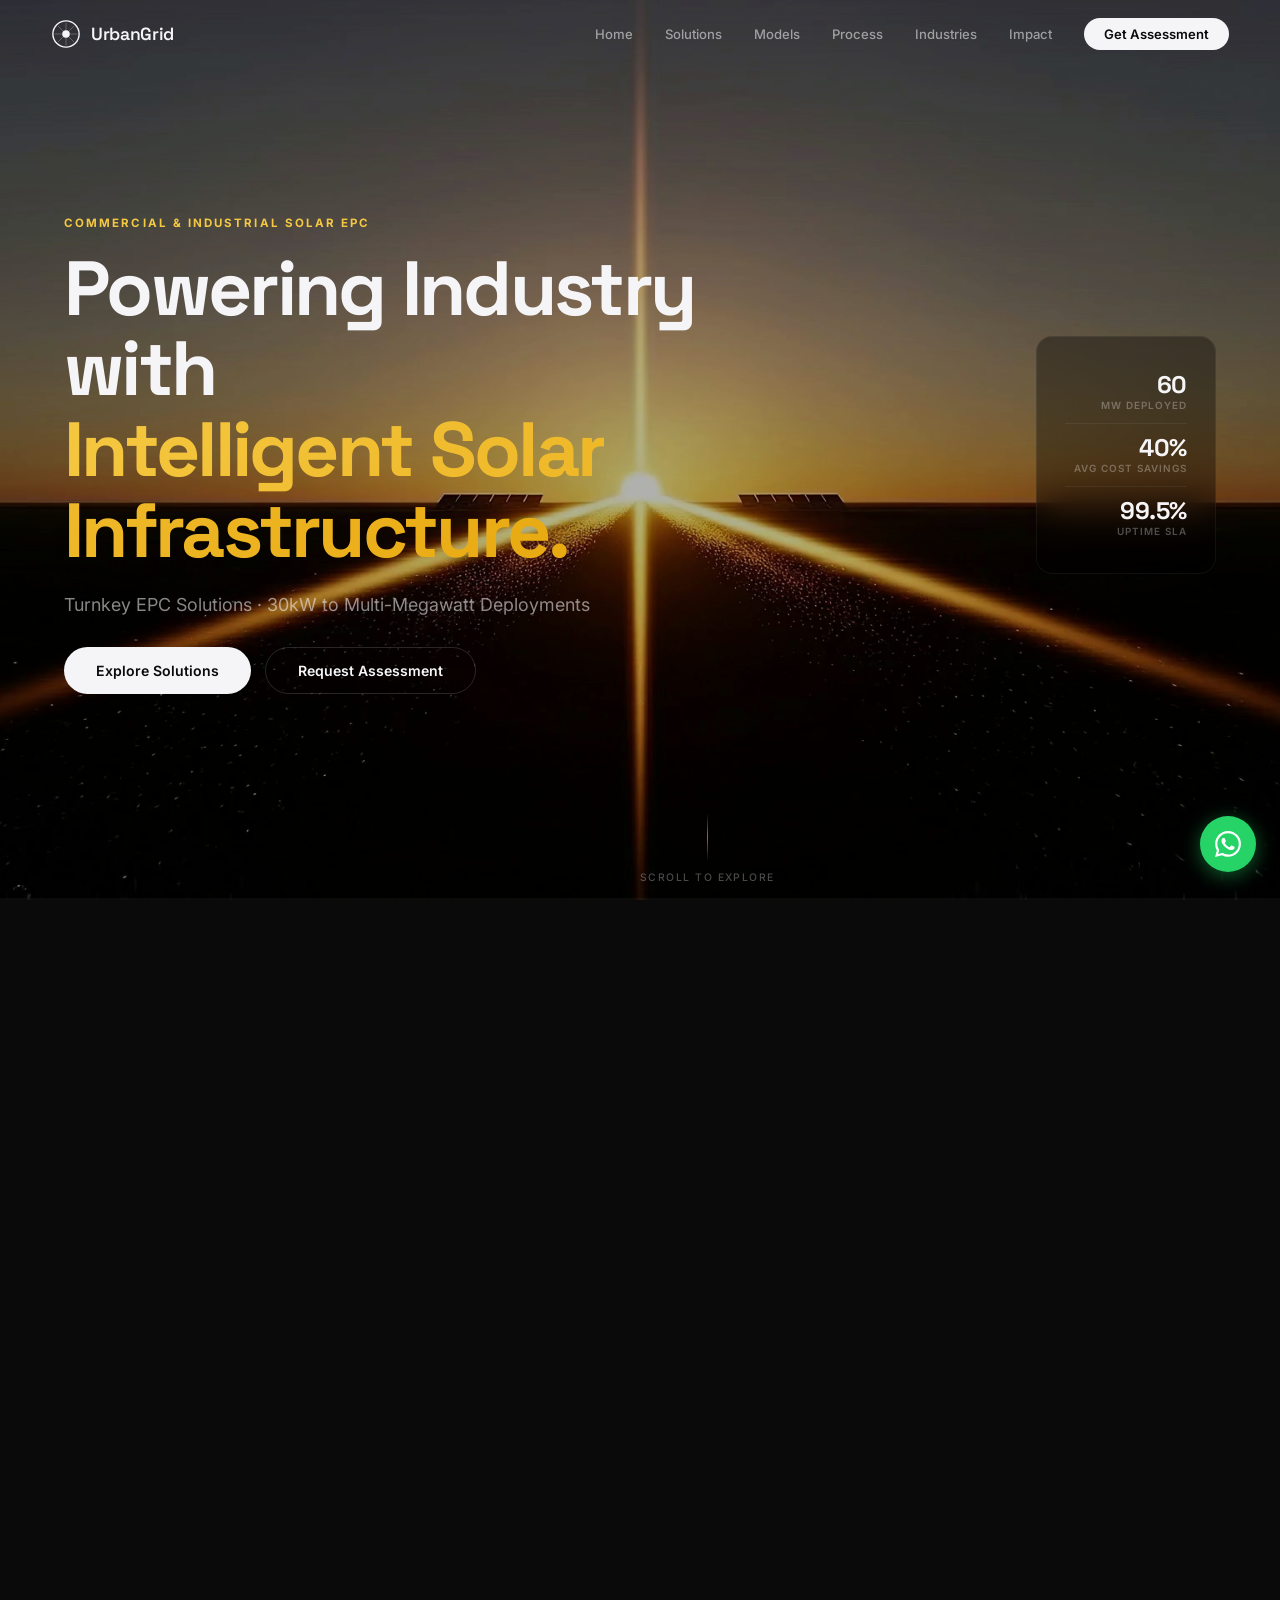
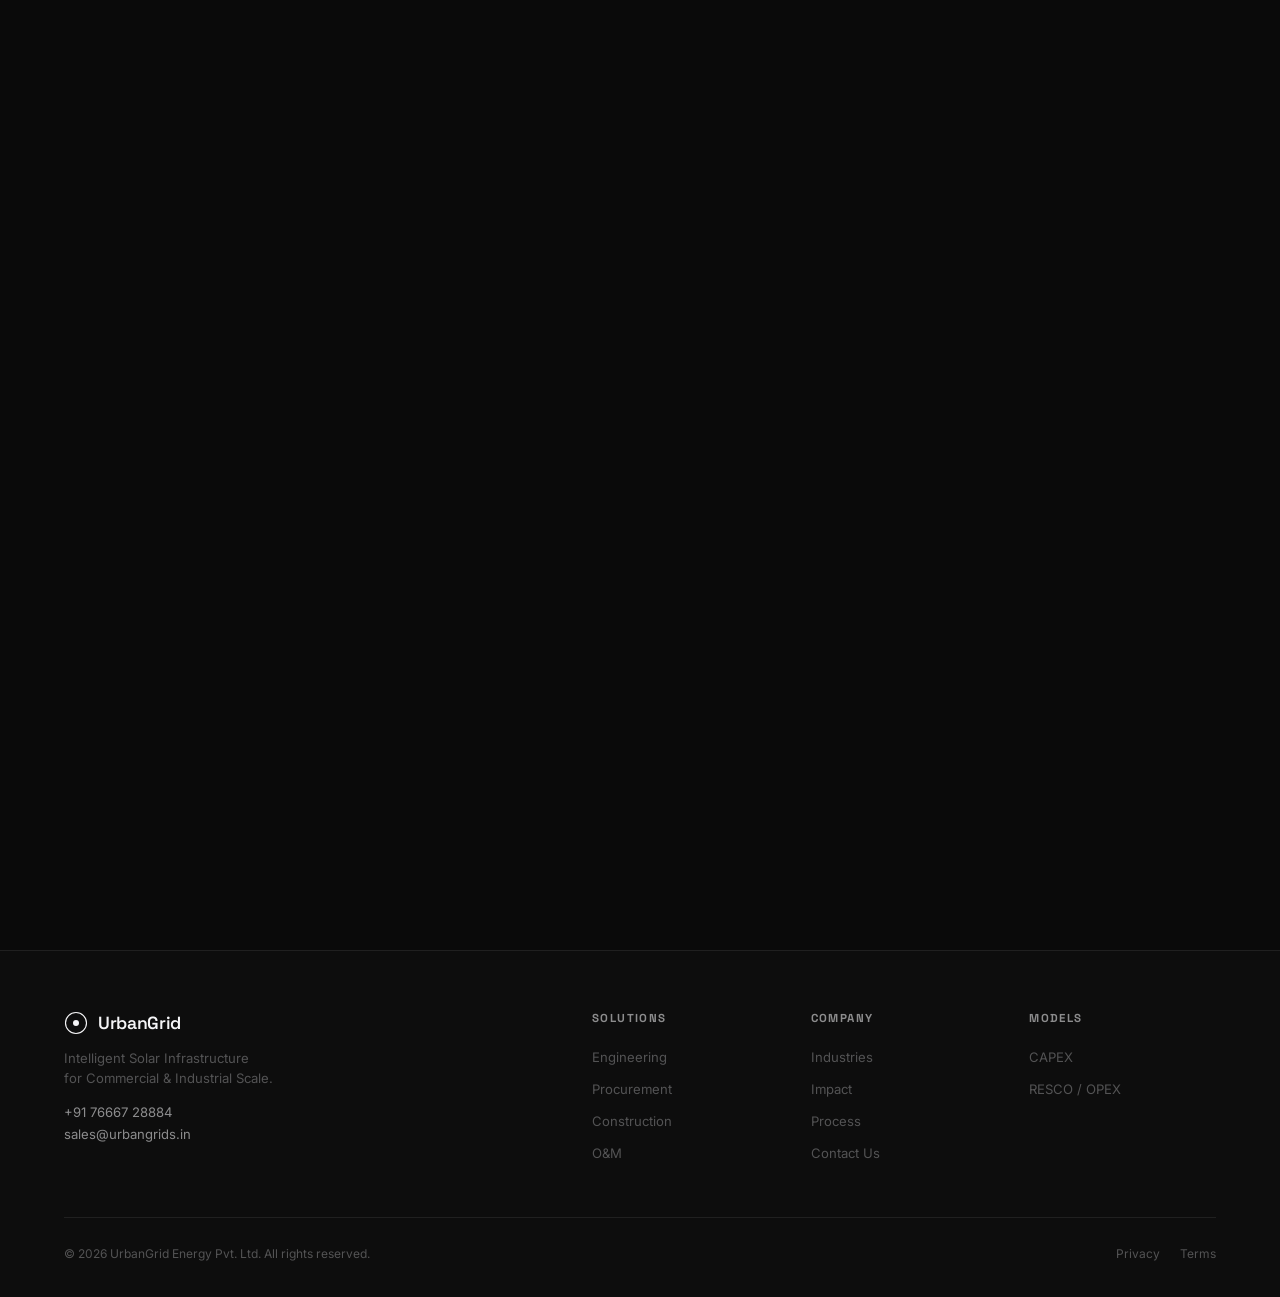
==== index.html @ 2e398ab3 "feat: partners slide, assessment modal, contact info, WhatsApp fix Partners slide (data-enter 0.84–0" ====
<!DOCTYPE html>
<html lang="en">
<head>
    <meta charset="UTF-8">
    <meta name="viewport" content="width=device-width, initial-scale=1.0, viewport-fit=cover">
    <title>UrbanGrid — Commercial & Industrial Solar EPC</title>
    <meta name="description" content="Turnkey Commercial & Industrial Solar EPC Solutions. Engineering, Procurement, Construction — from 30kW to Multi-Megawatt deployments.">
    <meta name="theme-color" content="#0a0a0a">
    <link rel="preconnect" href="https://fonts.googleapis.com">
    <link rel="preconnect" href="https://fonts.gstatic.com" crossorigin>
    <link href="https://fonts.googleapis.com/css2?family=Inter:wght@300;400;500;600;700;800;900&family=Space+Grotesk:wght@400;500;600;700&display=swap" rel="stylesheet">
    <link rel="stylesheet" href="styles.css">
</head>
<body>

    <!-- NAV -->
    <nav id="main-nav" class="nav">
        <div class="nav-inner">
            <a href="#" class="nav-logo" id="nav-logo">
                <svg width="30" height="30" viewBox="0 0 32 32" fill="none">
                    <circle cx="16" cy="16" r="14" stroke="currentColor" stroke-width="1.5"/>
                    <path d="M16 4L16 28M4 16L28 16M7.5 7.5L24.5 24.5M24.5 7.5L7.5 24.5" stroke="currentColor" stroke-width="0.7" opacity="0.4"/>
                    <circle cx="16" cy="16" r="4" fill="currentColor"/>
                </svg>
                <span>UrbanGrid</span>
            </a>
            <div class="nav-links" id="nav-links">
                <a href="#" class="nav-link" data-scroll-to="0">Home</a>
                <a href="#" class="nav-link" data-scroll-to="0.12">Solutions</a>
                <a href="#" class="nav-link" data-scroll-to="0.30">Models</a>
                <a href="#" class="nav-link" data-scroll-to="0.50">Process</a>
                <a href="#" class="nav-link" data-scroll-to="0.65">Industries</a>
                <a href="#" class="nav-link" data-scroll-to="0.78">Impact</a>
                <a href="#" class="nav-link nav-link-cta" data-open-modal="assessment">Get Assessment</a>
            </div>
            <button class="nav-toggle" id="nav-toggle" aria-label="Toggle navigation">
                <span></span><span></span>
            </button>
        </div>
    </nav>

    <!-- ═══════════════════════════════════════════════════ -->
    <!-- FULL-PAGE SCROLL CONTAINER -->
    <!-- ═══════════════════════════════════════════════════ -->
    <div id="scroll-container" class="scroll-container">

        <!-- Sticky canvas background -->
        <div class="canvas-wrap">
            <canvas id="hero-canvas"></canvas>
            <!-- Dimming overlay — increases as text appears -->
            <div class="canvas-dim" id="canvas-dim"></div>
        </div>

        <!-- ═══════ SLIDE 0: Landing Hero (visible on load) ═══════ -->
        <div class="slide slide-landing" id="slide-landing" data-enter="-0.01" data-peak="0.02" data-exit="0.13">
            <div class="slide-inner slide-landing-layout" id="landing-parallax">
                <!-- LEFT: Main hero content -->
                <div class="landing-left">
                    <p class="slide-label landing-label">Commercial & Industrial Solar EPC</p>
                    <h1 class="slide-headline landing-headline" id="hero-headline">
                        Powering Industry with<br>
                        <span class="text-accent">Intelligent Solar<br>Infrastructure.</span>
                    </h1>
                    <p class="slide-sub landing-sub">Turnkey EPC Solutions · 30kW to Multi-Megawatt Deployments</p>
                    <div class="landing-cta-row">
                        <a href="#" class="btn btn-primary" data-scroll-to="0.12">Explore Solutions</a>
                        <a href="#" class="btn btn-ghost" data-open-modal="assessment">Request Assessment</a>
                    </div>
                </div>

                <!-- RIGHT: Vertical stats column -->
                <div class="landing-right" id="landing-stats">
                    <div class="stats-vertical">
                        <div class="stat-v">
                            <span class="stat-v-num">60</span>
                            <span class="stat-v-label">MW Deployed</span>
                        </div>
                        <div class="stat-v-divider"></div>
                        <div class="stat-v">
                            <span class="stat-v-num">40%</span>
                            <span class="stat-v-label">Avg Cost Savings</span>
                        </div>
                        <div class="stat-v-divider"></div>
                        <div class="stat-v">
                            <span class="stat-v-num">99.5%</span>
                            <span class="stat-v-label">Uptime SLA</span>
                        </div>
                    </div>
                </div>

                <!-- Scroll hint -->
                <div class="hero-scroll-hint" id="scroll-hint">
                    <div class="scroll-line-anim"></div>
                    <span>Scroll to explore</span>
                </div>
            </div>
        </div>

        <!-- ═══════ SLIDE 2: What We Do ═══════ -->
        <div class="slide" data-enter="0.14" data-peak="0.19" data-exit="0.27">
            <div class="slide-inner slide-right">
                <p class="slide-label">What We Do</p>
                <h2 class="slide-title">End-to-end solar EPC.<br>Zero compromise.</h2>
                <div class="slide-grid-services">
                    <div class="mini-card">
                        <h4>Engineering</h4>
                        <p>Precision system design, shadow mapping, yield simulation.</p>
                    </div>
                    <div class="mini-card">
                        <h4>Procurement</h4>
                        <p>Tier-1 modules, certified inverters, direct OEM partnerships.</p>
                    </div>
                    <div class="mini-card">
                        <h4>Construction</h4>
                        <p>Safety-compliant, modular installation. On-time, every time.</p>
                    </div>
                    <div class="mini-card">
                        <h4>Grid Integration</h4>
                        <p>Net-metering, interconnection, regulatory compliance.</p>
                    </div>
                    <div class="mini-card">
                        <h4>O&M</h4>
                        <p>24/7 monitoring, preventive maintenance, guaranteed output.</p>
                    </div>
                </div>
            </div>
        </div>

        <!-- ═══════ SLIDE 3: CAPEX Model ═══════ -->
        <div class="slide" data-enter="0.25" data-peak="0.32" data-exit="0.40">
            <div class="slide-inner slide-left">
                <p class="slide-label">Business Model</p>
                <div class="model-badge-inline">CAPEX</div>
                <h2 class="slide-title">Own Your Power.</h2>
                <p class="slide-body">Full asset ownership with accelerated depreciation benefits and maximum long-term returns.</p>
                <ul class="feature-list">
                    <li><span class="feat-arrow">→</span> Upfront investment, complete ownership</li>
                    <li><span class="feat-arrow">→</span> Accelerated depreciation (40% Year 1)</li>
                    <li><span class="feat-arrow">→</span> 3–5 year payback period</li>
                    <li><span class="feat-arrow">→</span> 25+ years of free energy</li>
                </ul>
            </div>
        </div>

        <!-- ═══════ SLIDE 4: RESCO Model ═══════ -->
        <div class="slide" data-enter="0.37" data-peak="0.43" data-exit="0.50">
            <div class="slide-inner slide-right">
                <p class="slide-label">Business Model</p>
                <div class="model-badge-inline model-badge-accent">RESCO / OPEX</div>
                <h2 class="slide-title">Zero Capex Solar.</h2>
                <p class="slide-body">No upfront investment. Fixed energy tariff. We build, own, and operate — you simply consume clean energy.</p>
                <ul class="feature-list">
                    <li><span class="feat-arrow">→</span> Zero upfront cost</li>
                    <li><span class="feat-arrow">→</span> Fixed tariff via long-term PPA</li>
                    <li><span class="feat-arrow">→</span> Fully managed system</li>
                    <li><span class="feat-arrow">→</span> Immediate Day-1 savings</li>
                </ul>
            </div>
        </div>

        <!-- ═══════ SLIDE 5: Project Lifecycle ═══════ -->
        <div class="slide" data-enter="0.47" data-peak="0.54" data-exit="0.63">
            <div class="slide-inner slide-center">
                <p class="slide-label">Process</p>
                <h2 class="slide-title">From assessment to generation.<br>Seamlessly.</h2>
                <div class="lifecycle-strip">
                    <div class="lc-step">
                        <span class="lc-num">01</span>
                        <span class="lc-name">Site Assessment</span>
                    </div>
                    <div class="lc-divider"></div>
                    <div class="lc-step">
                        <span class="lc-num">02</span>
                        <span class="lc-name">Design</span>
                    </div>
                    <div class="lc-divider"></div>
                    <div class="lc-step">
                        <span class="lc-num">03</span>
                        <span class="lc-name">Procurement</span>
                    </div>
                    <div class="lc-divider"></div>
                    <div class="lc-step">
                        <span class="lc-num">04</span>
                        <span class="lc-name">Construction</span>
                    </div>
                    <div class="lc-divider"></div>
                    <div class="lc-step">
                        <span class="lc-num">05</span>
                        <span class="lc-name">Commissioning</span>
                    </div>
                    <div class="lc-divider"></div>
                    <div class="lc-step">
                        <span class="lc-num">06</span>
                        <span class="lc-name">O&M</span>
                    </div>
                </div>
            </div>
        </div>

        <!-- ═══════ SLIDE 6: Industries ═══════ -->
        <div class="slide" data-enter="0.60" data-peak="0.67" data-exit="0.76">
            <div class="slide-inner slide-left">
                <p class="slide-label">Industries</p>
                <h2 class="slide-title">Built for the spaces that<br>power economies.</h2>
                <div class="industry-chips">
                    <div class="ind-chip">
                        <svg width="24" height="24" viewBox="0 0 24 24" fill="none"><path d="M2 21V9l5-4v6l5-4v6l5-4v8" stroke="currentColor" stroke-width="1.2"/><path d="M2 21h20M22 21V5H17" stroke="currentColor" stroke-width="1.2"/></svg>
                        <div>
                            <h5>Manufacturing</h5>
                            <p>High-load factories, rooftop & ground-mount</p>
                        </div>
                    </div>
                    <div class="ind-chip">
                        <svg width="24" height="24" viewBox="0 0 24 24" fill="none"><path d="M2 21V10L12 4l10 6v11" stroke="currentColor" stroke-width="1.2"/><rect x="9" y="15" width="6" height="6" stroke="currentColor" stroke-width="1"/></svg>
                        <div>
                            <h5>Warehouses</h5>
                            <p>Large roofs, cold storage & distribution</p>
                        </div>
                    </div>
                    <div class="ind-chip">
                        <svg width="24" height="24" viewBox="0 0 24 24" fill="none"><rect x="2" y="7" width="8" height="14" stroke="currentColor" stroke-width="1.2"/><rect x="14" y="4" width="8" height="17" stroke="currentColor" stroke-width="1.2"/><path d="M10 21h4" stroke="currentColor" stroke-width="1" stroke-dasharray="2 2"/></svg>
                        <div>
                            <h5>Industrial Parks</h5>
                            <p>Multi-tenant, SEZs, shared infrastructure</p>
                        </div>
                    </div>
                    <div class="ind-chip">
                        <svg width="24" height="24" viewBox="0 0 24 24" fill="none"><rect x="4" y="3" width="16" height="18" rx="1" stroke="currentColor" stroke-width="1.2"/><rect x="7" y="7" width="3" height="2" stroke="currentColor" stroke-width="0.8"/><rect x="14" y="7" width="3" height="2" stroke="currentColor" stroke-width="0.8"/><rect x="7" y="13" width="3" height="2" stroke="currentColor" stroke-width="0.8"/><rect x="14" y="13" width="3" height="2" stroke="currentColor" stroke-width="0.8"/></svg>
                        <div>
                            <h5>Commercial</h5>
                            <p>Office parks, malls, hospitality</p>
                        </div>
                    </div>
                </div>
            </div>
        </div>

        <!-- ═══════ SLIDE 7: Impact Numbers ═══════ -->
        <div class="slide" data-enter="0.73" data-peak="0.79" data-exit="0.86">
            <div class="slide-inner slide-center">
                <p class="slide-label">Impact</p>
                <h2 class="slide-title">The economics are undeniable.</h2>
                <div class="impact-row">
                    <div class="impact-block">
                        <span class="impact-number" data-target="40">0</span><span class="impact-suffix">%</span>
                        <span class="impact-label">Cost Reduction</span>
                    </div>
                    <div class="impact-block">
                        <span class="impact-number" data-target="1200">0</span><span class="impact-suffix">T</span>
                        <span class="impact-label">CO₂ Offset / MW / Yr</span>
                    </div>
                    <div class="impact-block">
                        <span class="impact-number" data-target="25">0</span><span class="impact-suffix">Yr</span>
                        <span class="impact-label">Energy Independence</span>
                    </div>
                    <div class="impact-block">
                        <span class="impact-number" data-target="99.5" data-decimal="1">0</span><span class="impact-suffix">%</span>
                        <span class="impact-label">System Uptime</span>
                    </div>
                </div>
            </div>
        </div>

        <!-- ═══════ SLIDE 8: Partners ═══════ -->
        <div class="slide" data-enter="0.84" data-peak="0.89" data-exit="0.94">
            <div class="slide-inner slide-center">
                <p class="slide-label">Trusted Partners</p>
                <h2 class="slide-title">Built with Tier-1 global equipment.</h2>
                <div class="partner-grid">
                    <div class="partner-chip">Waaree</div>
                    <div class="partner-chip">Adani Solar</div>
                    <div class="partner-chip">Trina Solar</div>
                    <div class="partner-chip">ABB</div>
                    <div class="partner-chip">Schneider Electric</div>
                    <div class="partner-chip">Toshiba</div>
                    <div class="partner-chip">Luminous</div>
                    <div class="partner-chip">Hitachi</div>
                    <div class="partner-chip">APN Solar</div>
                </div>
            </div>
        </div>

        <!-- ═══════ SLIDE 9: Final CTA ═══════ -->
        <div class="slide" data-enter="0.92" data-peak="0.96" data-exit="1.0">
            <div class="slide-inner slide-center">
                <p class="slide-label">Get Started</p>
                <h2 class="slide-title slide-title-large">Ready to power your<br>operations with solar?</h2>
                <p class="slide-body slide-body-center">Book a free site assessment. Our engineering team will evaluate your facility and deliver a custom proposal within 7 business days.</p>
                <div class="cta-row">
                    <a href="#" class="btn btn-primary btn-lg" data-open-modal="assessment">Request Site Assessment</a>
                    <a href="tel:+917666728884" class="btn btn-ghost btn-lg">Call Us</a>
                </div>
            </div>
        </div>

    </div>

    <!-- BOTTOM PROGRESS BAR -->
    <div class="progress-track" id="progress-track">
        <div class="progress-fill" id="progress-fill"></div>
    </div>

    <!-- FOOTER (after scroll container) -->
    <footer class="footer">
        <div class="footer-inner">
            <div class="footer-brand">
                <a href="#" class="nav-logo">
                    <svg width="24" height="24" viewBox="0 0 32 32" fill="none">
                        <circle cx="16" cy="16" r="14" stroke="currentColor" stroke-width="1.5"/>
                        <circle cx="16" cy="16" r="4" fill="currentColor"/>
                    </svg>
                    <span>UrbanGrid</span>
                </a>
                <p>Intelligent Solar Infrastructure<br>for Commercial & Industrial Scale.</p>
                <div class="footer-contact-info">
                    <a href="tel:+917666728884">+91 76667 28884</a>
                    <a href="mailto:sales@urbangrids.in">sales@urbangrids.in</a>
                </div>
            </div>
            <div class="footer-links">
                <div class="footer-col">
                    <h5>Solutions</h5>
                    <a href="#">Engineering</a>
                    <a href="#">Procurement</a>
                    <a href="#">Construction</a>
                    <a href="#">O&M</a>
                </div>
                <div class="footer-col">
                    <h5>Company</h5>
                    <a href="#">Industries</a>
                    <a href="#">Impact</a>
                    <a href="#">Process</a>
                    <a href="#" data-open-modal="assessment">Contact Us</a>
                </div>
                <div class="footer-col">
                    <h5>Models</h5>
                    <a href="#">CAPEX</a>
                    <a href="#">RESCO / OPEX</a>
                </div>
            </div>
        </div>
        <div class="footer-bottom">
            <p>&copy; 2026 UrbanGrid Energy Pvt. Ltd. All rights reserved.</p>
            <div class="footer-legal"><a href="#">Privacy</a><a href="#">Terms</a></div>
        </div>
    </footer>

    <!-- WhatsApp Float Button -->
    <a href="https://wa.me/917666728884" class="whatsapp-btn" target="_blank" rel="noopener noreferrer" aria-label="Chat on WhatsApp">
        <svg viewBox="0 0 24 24" width="26" height="26" fill="currentColor" aria-hidden="true">
            <path d="M17.472 14.382c-.297-.149-1.758-.867-2.03-.967-.273-.099-.471-.148-.67.15-.197.297-.767.966-.94 1.164-.173.199-.347.223-.644.075-.297-.15-1.255-.463-2.39-1.475-.883-.788-1.48-1.761-1.653-2.059-.173-.297-.018-.458.13-.606.134-.133.298-.347.446-.52.149-.174.198-.298.298-.497.099-.198.05-.371-.025-.52-.075-.149-.669-1.612-.916-2.207-.242-.579-.487-.5-.669-.51-.173-.008-.371-.01-.57-.01-.198 0-.52.074-.792.372-.272.297-1.04 1.016-1.04 2.479 0 1.462 1.065 2.875 1.213 3.074.149.198 2.096 3.2 5.077 4.487.709.306 1.262.489 1.694.625.712.227 1.36.195 1.871.118.571-.085 1.758-.719 2.006-1.413.248-.694.248-1.289.173-1.413-.074-.124-.272-.198-.57-.347m-5.421 7.403h-.004a9.87 9.87 0 01-5.031-1.378l-.361-.214-3.741.982.998-3.648-.235-.374a9.86 9.86 0 01-1.51-5.26c.001-5.45 4.436-9.884 9.888-9.884 2.64 0 5.122 1.03 6.988 2.898a9.825 9.825 0 012.893 6.994c-.003 5.45-4.437 9.884-9.885 9.884m8.413-18.297A11.815 11.815 0 0012.05 0C5.495 0 .16 5.335.157 11.892c0 2.096.547 4.142 1.588 5.945L.057 24l6.305-1.654a11.882 11.882 0 005.683 1.448h.005c6.554 0 11.89-5.335 11.893-11.893a11.821 11.821 0 00-3.48-8.413z"/>
        </svg>
    </a>

    <!-- Assessment Modal -->
    <div class="modal-overlay" id="assessment-modal" role="dialog" aria-modal="true" aria-labelledby="modal-heading">
        <div class="modal-box">
            <button class="modal-close" id="modal-close" aria-label="Close">✕</button>
            <h2 class="modal-title" id="modal-heading">Request Site Assessment</h2>
            <p class="modal-sub">Our engineering team will evaluate your facility and deliver a custom solar proposal within 7 business days.</p>
            <form id="assessment-form" novalidate>
                <div class="form-group">
                    <label class="form-label" for="f-name">Full Name</label>
                    <input class="form-input" id="f-name" name="name" type="text" placeholder="Rajesh Kumar" required autocomplete="name">
                </div>
                <div class="form-group">
                    <label class="form-label" for="f-phone">Phone Number</label>
                    <input class="form-input" id="f-phone" name="phone" type="tel" placeholder="+91 98765 43210" required autocomplete="tel">
                </div>
                <div class="form-group">
                    <label class="form-label" for="f-company">Company Name</label>
                    <input class="form-input" id="f-company" name="company" type="text" placeholder="Acme Industries Pvt. Ltd." required autocomplete="organization">
                </div>
                <div class="form-group">
                    <label class="form-label" for="f-location">Facility Location</label>
                    <input class="form-input" id="f-location" name="location" type="text" placeholder="Pune, Maharashtra" required autocomplete="address-level2">
                </div>
                <div class="form-group">
                    <label class="form-label" for="f-query">Query Details <span class="optional">(optional)</span></label>
                    <textarea class="form-textarea" id="f-query" name="query" placeholder="Rooftop capacity, sanctioned load, current electricity bill, or any specific requirements…"></textarea>
                </div>
                <button class="form-submit" type="submit">Send Assessment Request</button>
            </form>
        </div>
    </div>

    <script src="app.js"></script>
</body>
</html>
---- styles.css ----
/* ═══════════════════════════════════════════════════
   SOLARARC — Full-Scroll Cinematic Solar Website
   Animation IS the website. Content synced to frames.
   ═══════════════════════════════════════════════════ */

*, *::before, *::after {
    margin: 0;
    padding: 0;
    box-sizing: border-box;
}

:root {
    --bg: #0a0a0a;
    --text: #f5f5f7;
    --text-dim: rgba(245, 245, 247, 0.55);
    --text-muted: rgba(245, 245, 247, 0.3);
    --accent: #e8a910;
    --accent-warm: #f5c842;
    --accent-glow: rgba(232, 169, 16, 0.12);
    --border: rgba(255, 255, 255, 0.08);
    --glass: rgba(0, 0, 0, 0.45);
    --glass-border: rgba(255, 255, 255, 0.06);
    --font: 'Inter', -apple-system, BlinkMacSystemFont, sans-serif;
    --font-display: 'Space Grotesk', 'Inter', sans-serif;
    --ease: cubic-bezier(0.16, 1, 0.3, 1);
    --vh100: 100vh;
}

@supports (height: 100dvh) {
    :root { --vh100: 100dvh; }
}

html {
    font-size: 16px;
    -webkit-font-smoothing: antialiased;
    -moz-osx-font-smoothing: grayscale;
}

body {
    font-family: var(--font);
    background: var(--bg);
    color: var(--text);
    overflow-x: hidden;
    overscroll-behavior: none;
}

/* ─── NAVIGATION ─── */
.nav {
    position: fixed;
    top: 0;
    left: 0;
    width: 100%;
    z-index: 1000;
    padding: env(safe-area-inset-top, 0px) clamp(20px, 4vw, 60px) 0;
    transition: background 0.5s ease, backdrop-filter 0.5s ease;
}

.nav.scrolled {
    background: rgba(10, 10, 10, 0.7);
    backdrop-filter: blur(24px) saturate(180%);
    -webkit-backdrop-filter: blur(24px) saturate(180%);
    border-bottom: 1px solid var(--glass-border);
}

.nav-inner {
    max-width: 1320px;
    margin: 0 auto;
    display: flex;
    align-items: center;
    justify-content: space-between;
    height: 68px;
}

.nav-logo {
    display: flex;
    align-items: center;
    gap: 10px;
    font-family: var(--font-display);
    font-weight: 600;
    font-size: 1.1rem;
    letter-spacing: -0.02em;
    color: var(--text);
    text-decoration: none;
}

.nav-links {
    display: flex;
    align-items: center;
    gap: 32px;
}

.nav-link {
    font-size: 0.82rem;
    font-weight: 500;
    color: var(--text-dim);
    transition: color 0.3s ease;
    text-decoration: none;
    cursor: pointer;
}

.nav-link:hover { color: var(--text); }

.nav-link-cta {
    color: var(--bg);
    background: var(--text);
    padding: 8px 20px;
    border-radius: 100px;
    font-weight: 600;
    transition: all 0.3s ease;
}

.nav-link-cta:hover {
    background: var(--accent-warm);
    color: var(--bg);
}

.nav-toggle {
    display: none;
    background: none;
    border: none;
    cursor: pointer;
    width: 44px;
    height: 44px;
    position: relative;
}

.nav-toggle span {
    display: block;
    width: 22px;
    height: 1.5px;
    background: var(--text);
    position: absolute;
    left: 11px;
    transition: all 0.3s var(--ease);
}

.nav-toggle span:first-child { top: 17px; }
.nav-toggle span:last-child { top: 25px; }

.nav-toggle.active span:first-child { top: 21px; transform: rotate(45deg); }
.nav-toggle.active span:last-child { top: 21px; transform: rotate(-45deg); }

/* ─── SCROLL CONTAINER ─── */
.scroll-container {
    position: relative;
    /* Height = enough scroll distance for all slides */
    /* Each slide gets ~12.5% of scroll, 8 slides ≈ 100% */
    height: 1350vh;
    touch-action: pan-y;
}

/* ─── STICKY CANVAS ─── */
.canvas-wrap {
    position: sticky;
    top: 0;
    width: 100%;
    height: var(--vh100);
    z-index: 1;
    overflow: hidden;
}

#hero-canvas {
    display: block;
    width: 100%;
    height: 100%;
}

.canvas-dim {
    position: absolute;
    top: 0;
    left: 0;
    width: 100%;
    height: 100%;
    background: rgba(0, 0, 0, 0);
    pointer-events: none;
    transition: background 0.15s linear;
}

/* ─── SLIDES (Content overlays) ─── */
.slide {
    position: fixed;
    top: 0;
    left: 0;
    width: 100%;
    height: var(--vh100);
    z-index: 10;
    display: flex;
    align-items: center;
    pointer-events: none;
    opacity: 0;
    visibility: hidden;
    overflow: hidden;
    transition: none; /* JS controls opacity directly for smoothness */
}

.slide-inner {
    width: 100%;
    max-width: 1320px;
    margin: 0 auto;
    padding: 0 clamp(32px, 5vw, 80px);
}

/* Alignment variants */
.slide-left { text-align: left; }
.slide-right { text-align: left; display: flex; flex-direction: column; align-items: flex-end; }
.slide-right > * { max-width: 600px; }
.slide-center { text-align: center; display: flex; flex-direction: column; align-items: center; }

/* ─── SLIDE TYPOGRAPHY ─── */
.slide-label {
    font-size: 0.72rem;
    font-weight: 700;
    letter-spacing: 0.18em;
    text-transform: uppercase;
    color: var(--accent-warm);
    margin-bottom: 18px;
}

.slide-headline {
    font-family: var(--font-display);
    font-size: clamp(2.8rem, 6vw, 5.2rem);
    font-weight: 700;
    line-height: 1.05;
    letter-spacing: -0.035em;
    margin-bottom: 24px;
    max-width: 800px;
}

.text-accent {
    background: linear-gradient(135deg, var(--accent-warm) 0%, var(--accent) 100%);
    -webkit-background-clip: text;
    -webkit-text-fill-color: transparent;
    background-clip: text;
}

.slide-title {
    font-family: var(--font-display);
    font-size: clamp(2rem, 4vw, 3rem);
    font-weight: 700;
    line-height: 1.12;
    letter-spacing: -0.03em;
    margin-bottom: 20px;
    max-width: 650px;
}

.slide-title-large {
    font-size: clamp(2.4rem, 5vw, 4rem);
}

.slide-sub {
    font-size: clamp(1rem, 1.4vw, 1.15rem);
    color: var(--text-dim);
    font-weight: 400;
}

.slide-body {
    font-size: 1rem;
    color: var(--text-dim);
    line-height: 1.7;
    max-width: 480px;
    margin-bottom: 28px;
}

.slide-body-center {
    max-width: 560px;
    margin-left: auto;
    margin-right: auto;
}

/* ─── LANDING HERO LAYOUT ─── */
.slide-landing-layout {
    display: grid;
    grid-template-columns: 1fr auto;
    align-items: center;
    height: var(--vh100);
    padding-top: 90px;
    padding-bottom: 80px;
    position: relative;
    gap: 40px;
}

.landing-left {
    max-width: 750px;
}

.landing-right {
    opacity: 0;
    transform: translateX(24px);
    animation: landingSlideIn 0.9s var(--ease) 1.2s forwards;
}

@keyframes landingSlideIn {
    to {
        opacity: 1;
        transform: translateX(0);
    }
}

/* Staggered entrance animations */
.landing-label {
    opacity: 0;
    transform: translateY(24px);
    animation: landingFadeIn 0.9s var(--ease) 0.3s forwards;
}

.landing-headline {
    opacity: 0;
    transform: translateY(32px);
    animation: landingFadeIn 1s var(--ease) 0.5s forwards;
}

.landing-sub {
    opacity: 0;
    transform: translateY(20px);
    animation: landingFadeIn 0.8s var(--ease) 0.8s forwards;
    margin-bottom: 32px;
}

.landing-cta-row {
    display: flex;
    gap: 14px;
    flex-wrap: wrap;
    opacity: 0;
    transform: translateY(20px);
    animation: landingFadeIn 0.8s var(--ease) 1.0s forwards;
}

@keyframes landingFadeIn {
    to {
        opacity: 1;
        transform: translateY(0);
    }
}

/* ─── VERTICAL STATS (Right Column) ─── */
.stats-vertical {
    display: flex;
    flex-direction: column;
    align-items: flex-end;
    gap: 0;
    background: rgba(0, 0, 0, 0.35);
    backdrop-filter: blur(20px);
    -webkit-backdrop-filter: blur(20px);
    border: 1px solid rgba(255, 255, 255, 0.06);
    border-radius: 16px;
    padding: 24px 28px;
    min-width: 180px;
}

.stat-v {
    display: flex;
    flex-direction: column;
    align-items: flex-end;
    gap: 2px;
    padding: 12px 0;
}

.stat-v-num {
    font-family: var(--font-display);
    font-size: 1.5rem;
    font-weight: 700;
    letter-spacing: -0.02em;
    color: var(--text);
    line-height: 1;
}

.stat-v-label {
    font-size: 0.62rem;
    font-weight: 600;
    text-transform: uppercase;
    letter-spacing: 0.1em;
    color: var(--text-muted);
    white-space: nowrap;
}

.stat-v-divider {
    width: 100%;
    height: 1px;
    background: rgba(255, 255, 255, 0.06);
}

/* ─── SCROLL HINT ─── */
.hero-scroll-hint {
    position: absolute;
    bottom: 16px;
    left: 50%;
    transform: translateX(-50%);
    display: flex;
    flex-direction: column;
    align-items: center;
    gap: 10px;
    opacity: 0;
    animation: landingFadeIn 0.6s var(--ease) 1.6s forwards;
    grid-column: 1 / -1;
}

.scroll-line-anim {
    width: 1px;
    height: 48px;
    background: linear-gradient(to bottom, transparent, rgba(255,255,255,0.45), transparent);
    animation: scrollPulse 2.2s ease-in-out infinite;
}

@keyframes scrollPulse {
    0%, 100% { opacity: 0.2; transform: scaleY(0.5); }
    50% { opacity: 1; transform: scaleY(1); }
}

.hero-scroll-hint span {
    font-size: 0.65rem;
    letter-spacing: 0.14em;
    text-transform: uppercase;
    color: var(--text-muted);
    font-weight: 500;
}

/* ─── SERVICES MINI GRID ─── */
.slide-grid-services {
    display: grid;
    grid-template-columns: repeat(auto-fit, minmax(170px, 1fr));
    gap: 12px;
    margin-top: 28px;
    max-width: 600px;
}

.mini-card {
    background: var(--glass);
    backdrop-filter: blur(16px);
    -webkit-backdrop-filter: blur(16px);
    border: 1px solid var(--glass-border);
    border-radius: 12px;
    padding: 18px 16px;
}

.mini-card h4 {
    font-family: var(--font-display);
    font-size: 0.85rem;
    font-weight: 600;
    margin-bottom: 6px;
    color: var(--text);
}

.mini-card p {
    font-size: 0.75rem;
    color: var(--text-dim);
    line-height: 1.45;
}

/* ─── MODEL BADGE ─── */
.model-badge-inline {
    display: inline-block;
    font-size: 0.68rem;
    font-weight: 700;
    letter-spacing: 0.14em;
    text-transform: uppercase;
    color: var(--text);
    background: rgba(255,255,255,0.06);
    border: 1px solid var(--border);
    padding: 6px 18px;
    border-radius: 100px;
    margin-bottom: 22px;
}

.model-badge-accent {
    background: var(--accent-glow);
    border-color: rgba(232, 169, 16, 0.18);
    color: var(--accent-warm);
}

/* ─── FEATURE LIST ─── */
.feature-list {
    list-style: none;
    display: flex;
    flex-direction: column;
    gap: 12px;
}

.feature-list li {
    display: flex;
    align-items: center;
    gap: 12px;
    font-size: 0.9rem;
    color: var(--text-dim);
}

.feat-arrow {
    color: var(--accent);
    font-weight: 700;
    font-size: 0.95rem;
}

/* ─── LIFECYCLE STRIP ─── */
.lifecycle-strip {
    display: flex;
    align-items: center;
    gap: 0;
    margin-top: 40px;
    flex-wrap: nowrap;
    justify-content: center;
}

.lc-step {
    display: flex;
    flex-direction: column;
    align-items: center;
    gap: 8px;
    padding: 0 clamp(8px, 1.5vw, 20px);
}

.lc-num {
    font-family: var(--font-display);
    font-size: 0.7rem;
    font-weight: 700;
    color: var(--accent);
    background: var(--accent-glow);
    width: 32px;
    height: 32px;
    display: flex;
    align-items: center;
    justify-content: center;
    border-radius: 50%;
    border: 1px solid rgba(232, 169, 16, 0.2);
}

.lc-name {
    font-size: 0.75rem;
    font-weight: 600;
    color: var(--text-dim);
    white-space: normal;
    text-align: center;
    max-width: 64px;
}

.lc-divider {
    width: clamp(16px, 3vw, 40px);
    height: 1px;
    background: var(--border);
    flex-shrink: 0;
}

/* ─── INDUSTRY CHIPS ─── */
.industry-chips {
    display: grid;
    grid-template-columns: 1fr 1fr;
    gap: 12px;
    margin-top: 28px;
    max-width: 520px;
}

.ind-chip {
    display: flex;
    align-items: flex-start;
    gap: 14px;
    background: var(--glass);
    backdrop-filter: blur(16px);
    -webkit-backdrop-filter: blur(16px);
    border: 1px solid var(--glass-border);
    border-radius: 12px;
    padding: 18px 16px;
}

.ind-chip svg {
    flex-shrink: 0;
    color: var(--accent);
    margin-top: 2px;
}

.ind-chip h5 {
    font-family: var(--font-display);
    font-size: 0.85rem;
    font-weight: 600;
    margin-bottom: 4px;
}

.ind-chip p {
    font-size: 0.72rem;
    color: var(--text-dim);
    line-height: 1.4;
}

/* ─── IMPACT ROW ─── */
.impact-row {
    display: grid;
    grid-template-columns: repeat(4, 1fr);
    gap: 20px;
    margin-top: 40px;
    max-width: 900px;
    width: 100%;
}

.impact-block {
    background: var(--glass);
    backdrop-filter: blur(16px);
    -webkit-backdrop-filter: blur(16px);
    border: 1px solid var(--glass-border);
    border-radius: 16px;
    padding: 28px 20px;
    text-align: center;
    display: flex;
    flex-direction: column;
    align-items: center;
    gap: 4px;
}

.impact-number {
    font-family: var(--font-display);
    font-size: clamp(2rem, 3.5vw, 3rem);
    font-weight: 800;
    letter-spacing: -0.04em;
    color: var(--text);
}

.impact-suffix {
    font-family: var(--font-display);
    font-size: clamp(1rem, 2vw, 1.4rem);
    font-weight: 500;
    color: var(--accent);
}

.impact-label {
    font-size: 0.72rem;
    color: var(--text-dim);
    font-weight: 500;
    text-transform: uppercase;
    letter-spacing: 0.05em;
    margin-top: 6px;
}

/* ─── CTA BUTTONS ─── */
.cta-row {
    display: flex;
    gap: 16px;
    flex-wrap: wrap;
    justify-content: center;
    margin-top: 8px;
}

.btn {
    display: inline-flex;
    align-items: center;
    justify-content: center;
    padding: 14px 32px;
    border-radius: 100px;
    font-size: 0.88rem;
    font-weight: 600;
    font-family: var(--font);
    cursor: pointer;
    transition: all 0.35s var(--ease);
    border: none;
    text-decoration: none;
}

.btn-primary {
    background: var(--text);
    color: var(--bg);
}

.btn-primary:hover {
    background: var(--accent-warm);
    transform: translateY(-2px);
    box-shadow: 0 8px 32px rgba(232, 169, 16, 0.25);
}

.btn-ghost {
    background: transparent;
    color: var(--text);
    border: 1px solid rgba(255,255,255,0.15);
}

.btn-ghost:hover {
    border-color: rgba(255,255,255,0.3);
    background: rgba(255,255,255,0.04);
    transform: translateY(-2px);
}

.btn-lg {
    padding: 18px 40px;
    font-size: 0.95rem;
}

/* ─── PROGRESS BAR ─── */
.progress-track {
    position: fixed;
    bottom: 0;
    left: 0;
    width: 100%;
    height: 2px;
    background: rgba(255,255,255,0.04);
    z-index: 100;
    padding-bottom: env(safe-area-inset-bottom, 0px);
}

.progress-fill {
    height: 100%;
    width: 0%;
    background: linear-gradient(90deg, var(--accent), var(--accent-warm));
    will-change: width;
}

/* ─── FOOTER ─── */
.footer {
    background: #0d0d0d;
    border-top: 1px solid var(--border);
    padding: 60px clamp(24px, 5vw, 80px) 36px;
}

.footer-inner {
    max-width: 1320px;
    margin: 0 auto;
    display: grid;
    grid-template-columns: 1.5fr 2fr;
    gap: 60px;
    margin-bottom: 48px;
}

.footer-brand p {
    font-size: 0.82rem;
    color: var(--text-muted);
    line-height: 1.5;
    margin-top: 14px;
}

.footer-contact-info {
    margin-top: 16px;
    display: flex;
    flex-direction: column;
    gap: 6px;
}

.footer-contact-info a {
    font-size: 0.82rem;
    color: var(--text-dim);
    text-decoration: none;
    transition: color 0.3s ease;
}

.footer-contact-info a:hover { color: var(--accent-warm); }

.footer-links {
    display: grid;
    grid-template-columns: repeat(3, 1fr);
    gap: 32px;
}

.footer-col h5 {
    font-family: var(--font-display);
    font-size: 0.72rem;
    font-weight: 700;
    text-transform: uppercase;
    letter-spacing: 0.12em;
    color: var(--text-dim);
    margin-bottom: 16px;
}

.footer-col a {
    display: block;
    font-size: 0.82rem;
    color: var(--text-muted);
    padding: 8px 0;
    transition: color 0.3s ease;
    text-decoration: none;
}

.footer-col a:hover { color: var(--text); }

.footer-bottom {
    max-width: 1320px;
    margin: 0 auto;
    display: flex;
    justify-content: space-between;
    align-items: center;
    padding-top: 28px;
    border-top: 1px solid var(--border);
}

.footer-bottom p {
    font-size: 0.75rem;
    color: var(--text-muted);
}

.footer-legal {
    display: flex;
    gap: 20px;
}

.footer-legal a {
    font-size: 0.75rem;
    color: var(--text-muted);
    text-decoration: none;
    transition: color 0.3s ease;
}

.footer-legal a:hover { color: var(--text); }

/* ─── PARTNER LOGO GRID ─── */
.partner-grid {
    display: grid;
    grid-template-columns: repeat(3, 1fr);
    gap: 10px;
    margin-top: 28px;
    max-width: 680px;
    width: 100%;
}

.partner-chip {
    background: rgba(255, 255, 255, 0.04);
    border: 1px solid rgba(255, 255, 255, 0.08);
    border-radius: 10px;
    padding: 14px 16px;
    text-align: center;
    font-family: var(--font-display);
    font-size: 0.88rem;
    font-weight: 600;
    color: var(--text-dim);
    letter-spacing: 0.01em;
    transition: border-color 0.3s ease, color 0.3s ease, background 0.3s ease;
}

.partner-chip:hover {
    border-color: rgba(232, 169, 16, 0.25);
    color: var(--text);
    background: rgba(232, 169, 16, 0.04);
}

/* ─── ASSESSMENT MODAL ─── */
.modal-overlay {
    position: fixed;
    inset: 0;
    background: rgba(0, 0, 0, 0.78);
    backdrop-filter: blur(10px);
    -webkit-backdrop-filter: blur(10px);
    z-index: 2000;
    display: flex;
    align-items: center;
    justify-content: center;
    padding: 20px;
    opacity: 0;
    visibility: hidden;
    transition: opacity 0.3s var(--ease), visibility 0.3s var(--ease);
}

.modal-overlay.open {
    opacity: 1;
    visibility: visible;
}

.modal-box {
    background: #131313;
    border: 1px solid rgba(255, 255, 255, 0.1);
    border-radius: 20px;
    padding: 36px 36px 32px;
    max-width: 480px;
    width: 100%;
    position: relative;
    transform: translateY(24px);
    transition: transform 0.35s var(--ease);
    max-height: 90vh;
    overflow-y: auto;
}

.modal-overlay.open .modal-box {
    transform: translateY(0);
}

.modal-close {
    position: absolute;
    top: 14px;
    right: 14px;
    width: 32px;
    height: 32px;
    background: rgba(255, 255, 255, 0.07);
    border: none;
    border-radius: 50%;
    color: var(--text-dim);
    font-size: 1rem;
    cursor: pointer;
    display: flex;
    align-items: center;
    justify-content: center;
    transition: background 0.2s ease, color 0.2s ease;
    line-height: 1;
}

.modal-close:hover { background: rgba(255, 255, 255, 0.14); color: var(--text); }

.modal-title {
    font-family: var(--font-display);
    font-size: 1.35rem;
    font-weight: 700;
    margin-bottom: 6px;
    letter-spacing: -0.025em;
}

.modal-sub {
    font-size: 0.82rem;
    color: var(--text-dim);
    margin-bottom: 24px;
    line-height: 1.55;
}

.form-group {
    margin-bottom: 14px;
}

.form-label {
    display: block;
    font-size: 0.7rem;
    font-weight: 700;
    text-transform: uppercase;
    letter-spacing: 0.1em;
    color: var(--text-muted);
    margin-bottom: 7px;
}

.form-label .optional {
    font-weight: 400;
    text-transform: none;
    letter-spacing: 0;
    font-size: 0.68rem;
    color: var(--text-muted);
    opacity: 0.6;
}

.form-input,
.form-textarea {
    width: 100%;
    background: rgba(255, 255, 255, 0.05);
    border: 1px solid rgba(255, 255, 255, 0.09);
    border-radius: 10px;
    padding: 11px 14px;
    color: var(--text);
    font-family: var(--font);
    font-size: 0.88rem;
    outline: none;
    transition: border-color 0.2s ease, background 0.2s ease;
    -webkit-appearance: none;
}

.form-input::placeholder,
.form-textarea::placeholder { color: var(--text-muted); }

.form-input:focus,
.form-textarea:focus {
    border-color: var(--accent);
    background: rgba(255, 255, 255, 0.07);
}

.form-textarea {
    resize: vertical;
    min-height: 80px;
    line-height: 1.55;
}

.form-submit {
    width: 100%;
    background: var(--text);
    color: var(--bg);
    border: none;
    border-radius: 100px;
    padding: 13px;
    font-family: var(--font);
    font-size: 0.9rem;
    font-weight: 600;
    cursor: pointer;
    margin-top: 6px;
    transition: background 0.3s var(--ease), transform 0.2s var(--ease);
}

.form-submit:hover {
    background: var(--accent-warm);
    transform: translateY(-1px);
}

/* ─── WHATSAPP FLOAT BUTTON ─── */
.whatsapp-btn {
    position: fixed;
    bottom: 28px;
    right: 24px;
    width: 56px;
    height: 56px;
    background: #25D366;
    border-radius: 50%;
    display: flex;
    align-items: center;
    justify-content: center;
    color: #fff;
    text-decoration: none;
    z-index: 500;
    box-shadow: 0 4px 20px rgba(37, 211, 102, 0.45);
    transition: transform 0.2s var(--ease), box-shadow 0.2s var(--ease);
}

.whatsapp-btn:hover {
    transform: scale(1.1);
    box-shadow: 0 6px 28px rgba(37, 211, 102, 0.6);
}

.whatsapp-btn svg {
    display: block;
    flex-shrink: 0;
}

/* ═══════════════════════════════════════════════════
   RESPONSIVE
   ═══════════════════════════════════════════════════ */
@media (max-width: 1024px) {
    .impact-row {
        grid-template-columns: repeat(2, 1fr);
    }

    .lifecycle-strip {
        flex-wrap: wrap;
        gap: 8px;
    }

    .lc-divider {
        display: none;
    }
}

@media (max-width: 768px) {
    /* ── NAV ── */
    .nav-links {
        display: none;
        position: fixed;
        top: 0;
        left: 0;
        width: 100%;
        height: var(--vh100);
        background: rgba(10, 10, 10, 0.97);
        backdrop-filter: blur(30px);
        -webkit-backdrop-filter: blur(30px);
        flex-direction: column;
        justify-content: center;
        align-items: center;
        gap: 24px;
        z-index: 999;
    }
    .nav-links.open { display: flex; }
    .nav-link { font-size: 1.15rem; padding: 12px 24px; }
    .nav-toggle { display: block; z-index: 1001; }

    /* ── TYPOGRAPHY SCALE-DOWN ── */
    .slide-headline { font-size: clamp(1.8rem, 7.5vw, 2.8rem); }
    .slide-title { font-size: clamp(1.45rem, 5.5vw, 2rem); margin-bottom: 12px; }
    .slide-title-large { font-size: clamp(1.8rem, 6.5vw, 2.4rem); }
    .slide-label { margin-bottom: 10px; }
    .slide-body { margin-bottom: 16px; }

    /* ── SLIDE ALIGNMENT — block layout on mobile, not flex-end ── */
    .slide-right {
        display: block;
        justify-content: flex-start;
        margin-left: 0;
    }
    .slide-right > * { max-width: 100%; }

    /* ── LANDING HERO ── */
    .slide-landing-layout {
        grid-template-columns: 1fr;
        padding-top: 80px;
        padding-bottom: 60px;
        gap: 20px;
        overflow: hidden;
    }
    .landing-right { justify-self: flex-start; }
    .stats-vertical {
        flex-direction: row;
        align-items: center;
        min-width: auto;
    }
    .stat-v { align-items: center; padding: 8px 12px; }
    .stat-v-divider { width: 1px; height: 28px; }
    .stat-v-label { white-space: normal; }
    .landing-cta-row { flex-direction: column; align-items: stretch; }

    /* ── SERVICES GRID ── */
    .slide-grid-services {
        grid-template-columns: 1fr 1fr;
        max-width: 100%;
        margin-top: 16px;
        gap: 8px;
    }

    /* ── FEATURE LIST ── */
    .feature-list { gap: 8px; }
    .feature-list li { font-size: 0.85rem; }

    /* ── LIFECYCLE — 3-column grid instead of flex row ── */
    .lifecycle-strip {
        display: grid;
        grid-template-columns: repeat(3, 1fr);
        gap: 12px;
        margin-top: 20px;
        flex-wrap: unset;
        justify-content: unset;
    }
    .lc-step { padding: 8px 0; }
    .lc-divider { display: none; }

    /* ── INDUSTRIES ── */
    .industry-chips {
        grid-template-columns: 1fr;
        max-width: 100%;
        margin-top: 16px;
    }

    /* ── IMPACT ── */
    .impact-row {
        grid-template-columns: 1fr 1fr;
        max-width: 100%;
        margin-top: 20px;
        gap: 12px;
    }
    .impact-block { padding: 20px 12px; }

    /* ── CTA BUTTONS ── */
    .cta-row { flex-direction: column; align-items: stretch; gap: 12px; }
    .cta-row .btn { width: 100%; }

    /* ── FOOTER ── */
    .footer-inner { grid-template-columns: 1fr; gap: 36px; }
    .footer-bottom { flex-direction: column; gap: 12px; text-align: center; }

    /* ── WHATSAPP BUTTON ── */
    .whatsapp-btn { bottom: 20px; right: 16px; width: 52px; height: 52px; }
}

@media (max-width: 768px) and (max-height: 600px) {
    .landing-right { display: none; }
}

@media (max-width: 480px) {
    .slide-inner {
        padding-left: 20px;
        padding-right: 20px;
    }

    .slide-grid-services {
        grid-template-columns: 1fr;
    }

    .impact-row {
        grid-template-columns: 1fr;
        gap: 10px;
    }

    .impact-block {
        padding: 16px 12px;
    }

    .lifecycle-strip {
        grid-template-columns: repeat(3, 1fr);
    }

    .partner-grid {
        grid-template-columns: repeat(2, 1fr);
    }

    .footer-links {
        grid-template-columns: 1fr;
    }

    .modal-box {
        padding: 28px 20px 24px;
    }
}
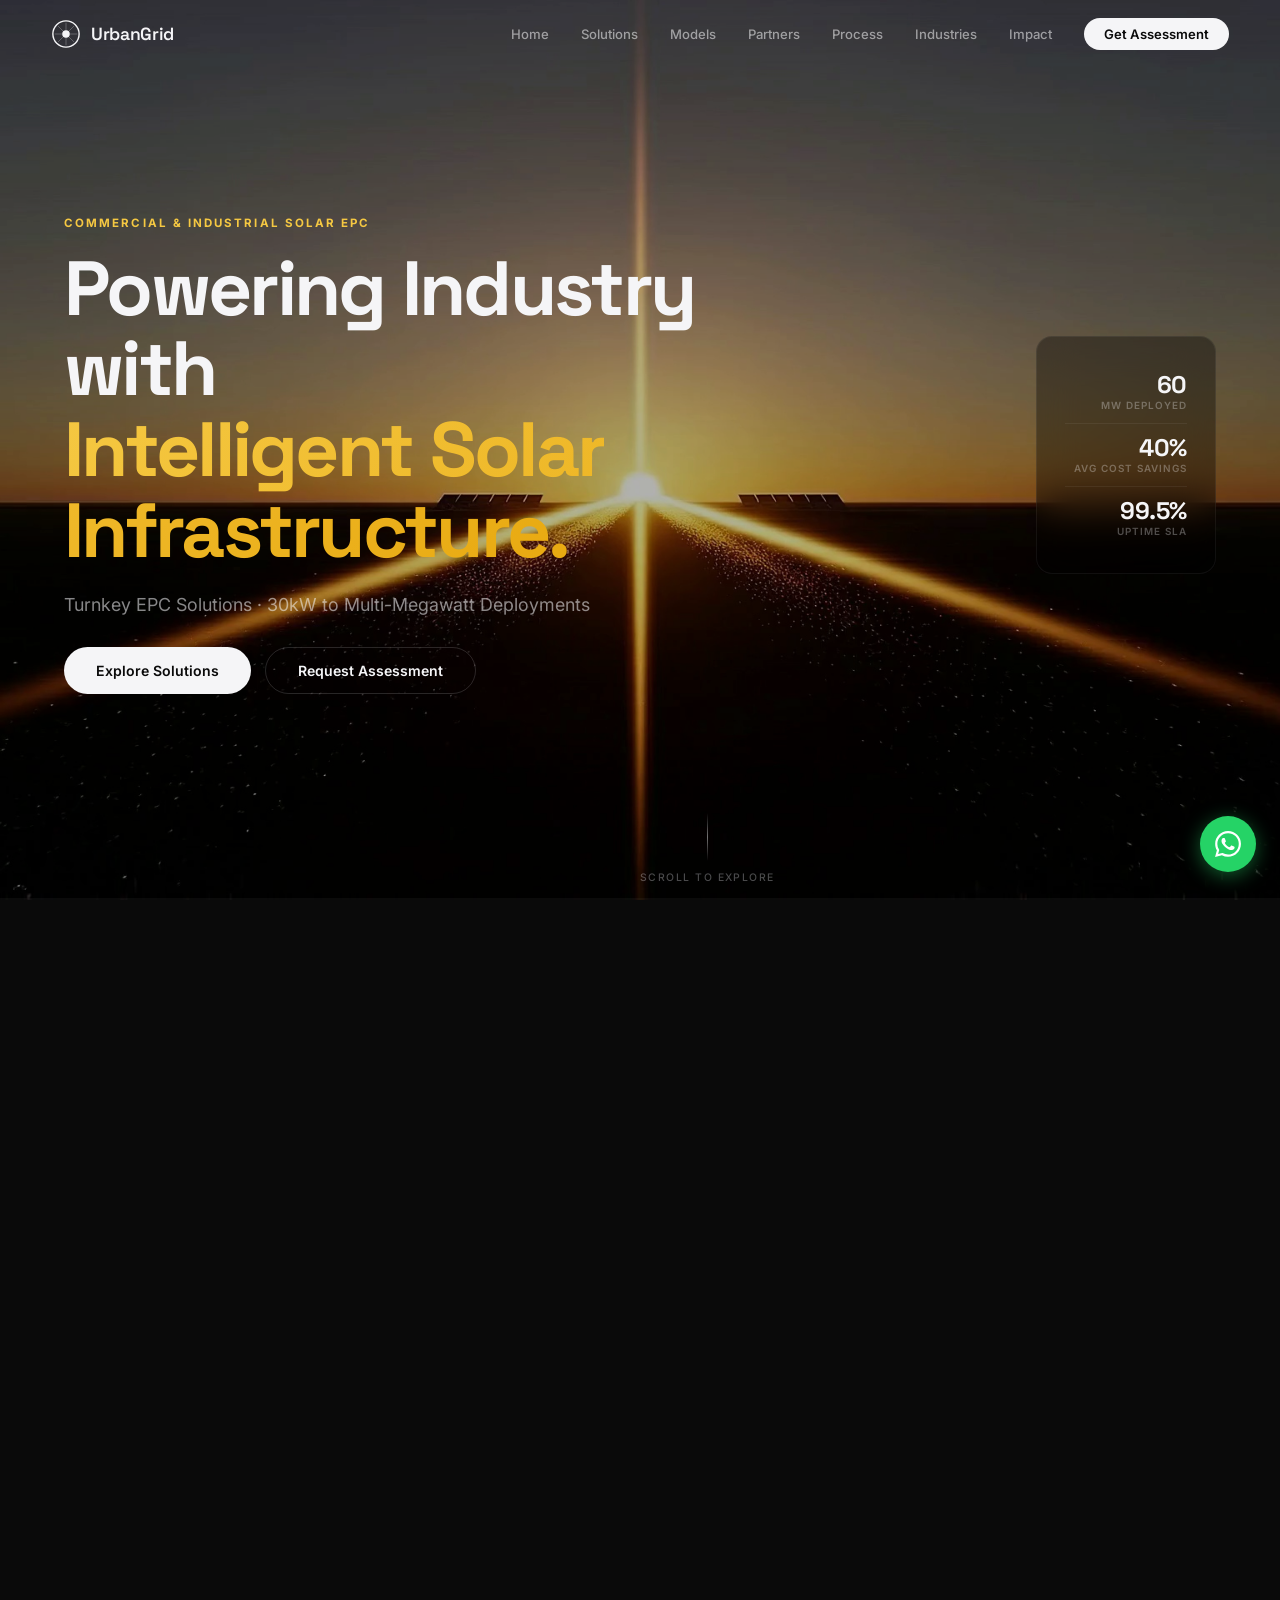
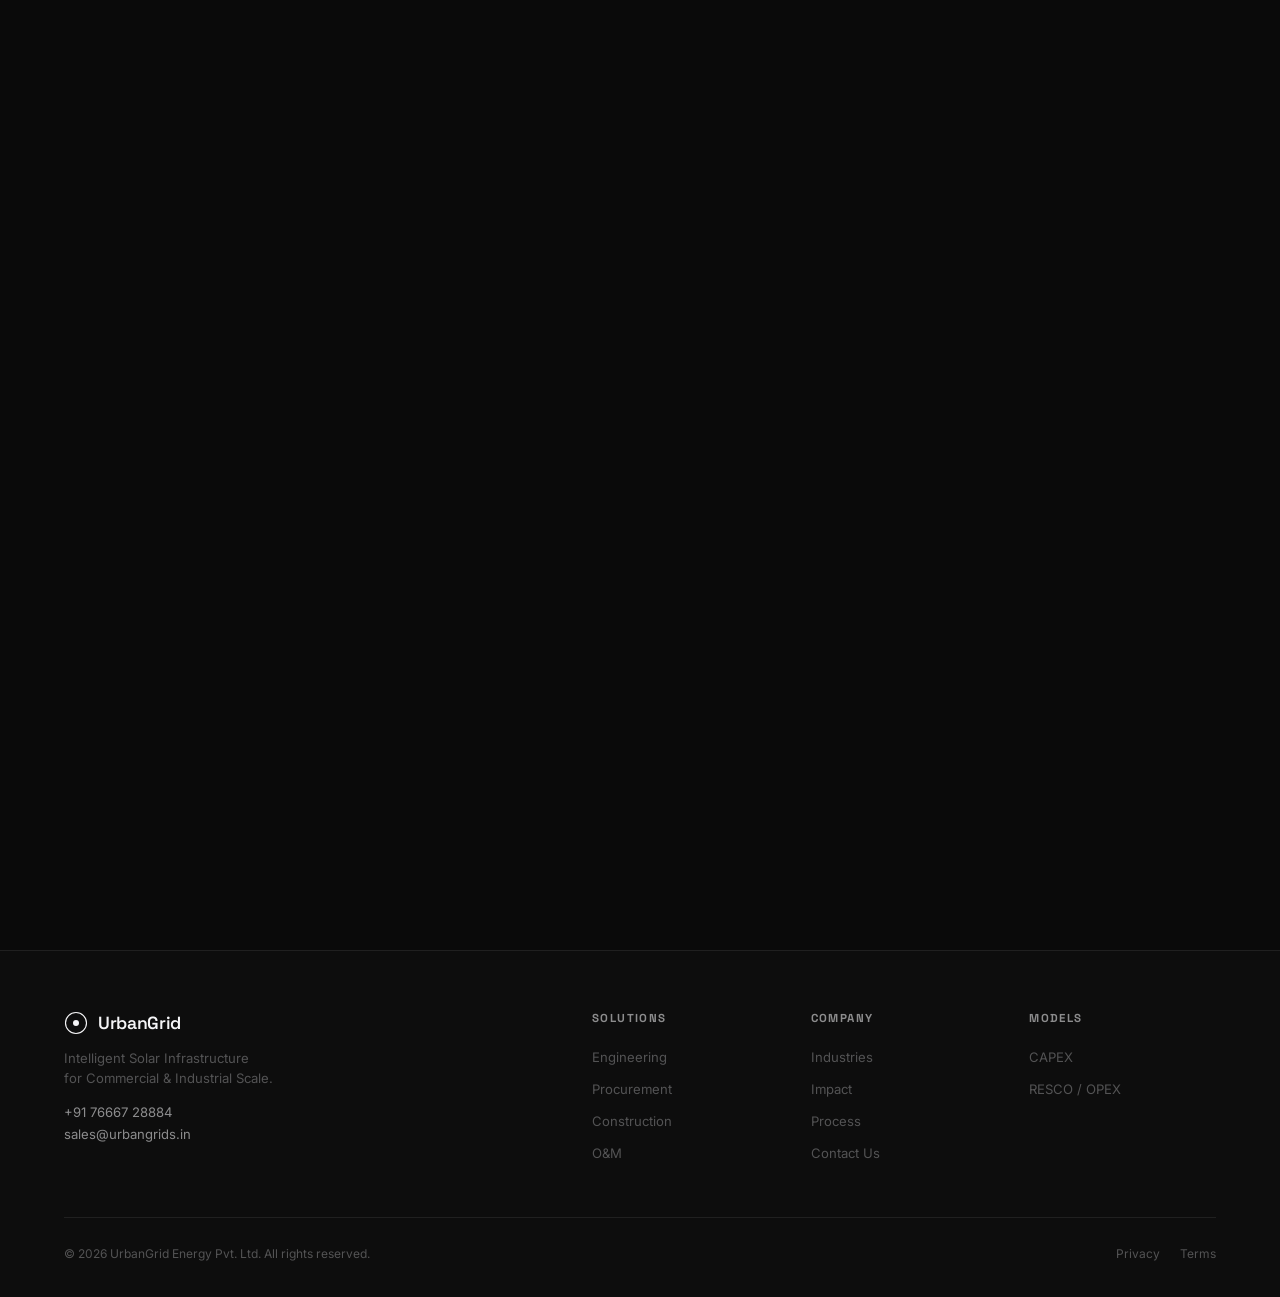
==== commit b493e6a0: "feat: add Partners nav link (scroll-to 0.35) Co-Authored-By: Claude Sonnet 4.6 <noreply@anthropic.co" ====
--- a/index.html
+++ b/index.html
@@ -26,11 +26,12 @@
             </a>
             <div class="nav-links" id="nav-links">
                 <a href="#" class="nav-link" data-scroll-to="0">Home</a>
-                <a href="#" class="nav-link" data-scroll-to="0.12">Solutions</a>
-                <a href="#" class="nav-link" data-scroll-to="0.30">Models</a>
-                <a href="#" class="nav-link" data-scroll-to="0.50">Process</a>
-                <a href="#" class="nav-link" data-scroll-to="0.65">Industries</a>
-                <a href="#" class="nav-link" data-scroll-to="0.78">Impact</a>
+                <a href="#" class="nav-link" data-scroll-to="0.13">Solutions</a>
+                <a href="#" class="nav-link" data-scroll-to="0.24">Models</a>
+                <a href="#" class="nav-link" data-scroll-to="0.35">Partners</a>
+                <a href="#" class="nav-link" data-scroll-to="0.57">Process</a>
+                <a href="#" class="nav-link" data-scroll-to="0.68">Industries</a>
+                <a href="#" class="nav-link" data-scroll-to="0.79">Impact</a>
                 <a href="#" class="nav-link nav-link-cta" data-open-modal="assessment">Get Assessment</a>
             </div>
             <button class="nav-toggle" id="nav-toggle" aria-label="Toggle navigation">
@@ -52,7 +53,7 @@
         </div>
 
         <!-- ═══════ SLIDE 0: Landing Hero (visible on load) ═══════ -->
-        <div class="slide slide-landing" id="slide-landing" data-enter="-0.01" data-peak="0.02" data-exit="0.13">
+        <div class="slide slide-landing" id="slide-landing" data-enter="-0.01" data-peak="0.02" data-exit="0.12">
             <div class="slide-inner slide-landing-layout" id="landing-parallax">
                 <!-- LEFT: Main hero content -->
                 <div class="landing-left">
@@ -63,7 +64,7 @@
                     </h1>
                     <p class="slide-sub landing-sub">Turnkey EPC Solutions · 30kW to Multi-Megawatt Deployments</p>
                     <div class="landing-cta-row">
-                        <a href="#" class="btn btn-primary" data-scroll-to="0.12">Explore Solutions</a>
+                        <a href="#" class="btn btn-primary" data-scroll-to="0.13">Explore Solutions</a>
                         <a href="#" class="btn btn-ghost" data-open-modal="assessment">Request Assessment</a>
                     </div>
                 </div>
@@ -97,7 +98,7 @@
         </div>
 
         <!-- ═══════ SLIDE 2: What We Do ═══════ -->
-        <div class="slide" data-enter="0.14" data-peak="0.19" data-exit="0.27">
+        <div class="slide" data-enter="0.10" data-peak="0.13" data-exit="0.23">
             <div class="slide-inner slide-right">
                 <p class="slide-label">What We Do</p>
                 <h2 class="slide-title">End-to-end solar EPC.<br>Zero compromise.</h2>
@@ -127,7 +128,7 @@
         </div>
 
         <!-- ═══════ SLIDE 3: CAPEX Model ═══════ -->
-        <div class="slide" data-enter="0.25" data-peak="0.32" data-exit="0.40">
+        <div class="slide" data-enter="0.21" data-peak="0.24" data-exit="0.34">
             <div class="slide-inner slide-left">
                 <p class="slide-label">Business Model</p>
                 <div class="model-badge-inline">CAPEX</div>
@@ -142,8 +143,30 @@
             </div>
         </div>
 
+        <!-- ═══════ SLIDE 8: Partners ═══════ -->
+        <div class="slide" data-enter="0.32" data-peak="0.35" data-exit="0.45">
+            <div class="slide-inner slide-center">
+                <p class="slide-label">Trusted Partners</p>
+                <h2 class="slide-title">Tier-1 equipment.<br>Every project.</h2>
+                <div class="partner-grid">
+                    <div class="partner-col-header">Solar Modules</div>
+                    <div class="partner-col-header">Power Electronics</div>
+                    <div class="partner-col-header">Systems &amp; Components</div>
+                    <div class="partner-chip">Waaree</div>
+                    <div class="partner-chip">ABB</div>
+                    <div class="partner-chip">Luminous</div>
+                    <div class="partner-chip">Adani Solar</div>
+                    <div class="partner-chip">Schneider Electric</div>
+                    <div class="partner-chip">Hitachi</div>
+                    <div class="partner-chip">Trina Solar</div>
+                    <div class="partner-chip">Toshiba</div>
+                    <div class="partner-chip">APN Solar</div>
+                </div>
+            </div>
+        </div>
+
         <!-- ═══════ SLIDE 4: RESCO Model ═══════ -->
-        <div class="slide" data-enter="0.37" data-peak="0.43" data-exit="0.50">
+        <div class="slide" data-enter="0.43" data-peak="0.46" data-exit="0.57">
             <div class="slide-inner slide-right">
                 <p class="slide-label">Business Model</p>
                 <div class="model-badge-inline model-badge-accent">RESCO / OPEX</div>
@@ -159,7 +182,7 @@
         </div>
 
         <!-- ═══════ SLIDE 5: Project Lifecycle ═══════ -->
-        <div class="slide" data-enter="0.47" data-peak="0.54" data-exit="0.63">
+        <div class="slide" data-enter="0.54" data-peak="0.57" data-exit="0.68">
             <div class="slide-inner slide-center">
                 <p class="slide-label">Process</p>
                 <h2 class="slide-title">From assessment to generation.<br>Seamlessly.</h2>
@@ -198,7 +221,7 @@
         </div>
 
         <!-- ═══════ SLIDE 6: Industries ═══════ -->
-        <div class="slide" data-enter="0.60" data-peak="0.67" data-exit="0.76">
+        <div class="slide" data-enter="0.65" data-peak="0.68" data-exit="0.79">
             <div class="slide-inner slide-left">
                 <p class="slide-label">Industries</p>
                 <h2 class="slide-title">Built for the spaces that<br>power economies.</h2>
@@ -236,7 +259,7 @@
         </div>
 
         <!-- ═══════ SLIDE 7: Impact Numbers ═══════ -->
-        <div class="slide" data-enter="0.73" data-peak="0.79" data-exit="0.86">
+        <div class="slide" data-enter="0.76" data-peak="0.79" data-exit="0.90">
             <div class="slide-inner slide-center">
                 <p class="slide-label">Impact</p>
                 <h2 class="slide-title">The economics are undeniable.</h2>
@@ -261,27 +284,8 @@
             </div>
         </div>
 
-        <!-- ═══════ SLIDE 8: Partners ═══════ -->
-        <div class="slide" data-enter="0.84" data-peak="0.89" data-exit="0.94">
-            <div class="slide-inner slide-center">
-                <p class="slide-label">Trusted Partners</p>
-                <h2 class="slide-title">Built with Tier-1 global equipment.</h2>
-                <div class="partner-grid">
-                    <div class="partner-chip">Waaree</div>
-                    <div class="partner-chip">Adani Solar</div>
-                    <div class="partner-chip">Trina Solar</div>
-                    <div class="partner-chip">ABB</div>
-                    <div class="partner-chip">Schneider Electric</div>
-                    <div class="partner-chip">Toshiba</div>
-                    <div class="partner-chip">Luminous</div>
-                    <div class="partner-chip">Hitachi</div>
-                    <div class="partner-chip">APN Solar</div>
-                </div>
-            </div>
-        </div>
-
         <!-- ═══════ SLIDE 9: Final CTA ═══════ -->
-        <div class="slide" data-enter="0.92" data-peak="0.96" data-exit="1.0">
+        <div class="slide" data-enter="0.87" data-peak="0.91" data-exit="1.0">
             <div class="slide-inner slide-center">
                 <p class="slide-label">Get Started</p>
                 <h2 class="slide-title slide-title-large">Ready to power your<br>operations with solar?</h2>
--- a/styles.css
+++ b/styles.css
@@ -796,30 +796,41 @@
 .partner-grid {
     display: grid;
     grid-template-columns: repeat(3, 1fr);
-    gap: 10px;
+    gap: 10px 16px;
     margin-top: 28px;
-    max-width: 680px;
-    width: 100%;
+    max-width: 720px;
+    width: 100%;
+}
+
+.partner-col-header {
+    font-size: 0.65rem;
+    font-weight: 700;
+    text-transform: uppercase;
+    letter-spacing: 0.14em;
+    color: var(--accent-warm);
+    text-align: center;
+    padding-bottom: 8px;
+    border-bottom: 1px solid rgba(232, 169, 16, 0.22);
 }
 
 .partner-chip {
-    background: rgba(255, 255, 255, 0.04);
-    border: 1px solid rgba(255, 255, 255, 0.08);
-    border-radius: 10px;
-    padding: 14px 16px;
+    background: rgba(255, 255, 255, 0.06);
+    border: 1px solid rgba(255, 255, 255, 0.13);
+    border-radius: 12px;
+    padding: 18px 14px;
     text-align: center;
     font-family: var(--font-display);
-    font-size: 0.88rem;
-    font-weight: 600;
-    color: var(--text-dim);
+    font-size: 1rem;
+    font-weight: 700;
+    color: var(--text);
     letter-spacing: 0.01em;
-    transition: border-color 0.3s ease, color 0.3s ease, background 0.3s ease;
+    transition: border-color 0.3s ease, background 0.3s ease, transform 0.2s ease;
 }
 
 .partner-chip:hover {
-    border-color: rgba(232, 169, 16, 0.25);
-    color: var(--text);
-    background: rgba(232, 169, 16, 0.04);
+    border-color: rgba(232, 169, 16, 0.4);
+    background: rgba(232, 169, 16, 0.06);
+    transform: translateY(-2px);
 }
 
 /* ─── ASSESSMENT MODAL ─── */
@@ -1154,7 +1165,17 @@
     }
 
     .partner-grid {
-        grid-template-columns: repeat(2, 1fr);
+        grid-template-columns: repeat(3, 1fr);
+        gap: 6px 8px;
+    }
+
+    .partner-chip {
+        padding: 12px 8px;
+        font-size: 0.8rem;
+    }
+
+    .partner-col-header {
+        font-size: 0.55rem;
     }
 
     .footer-links {
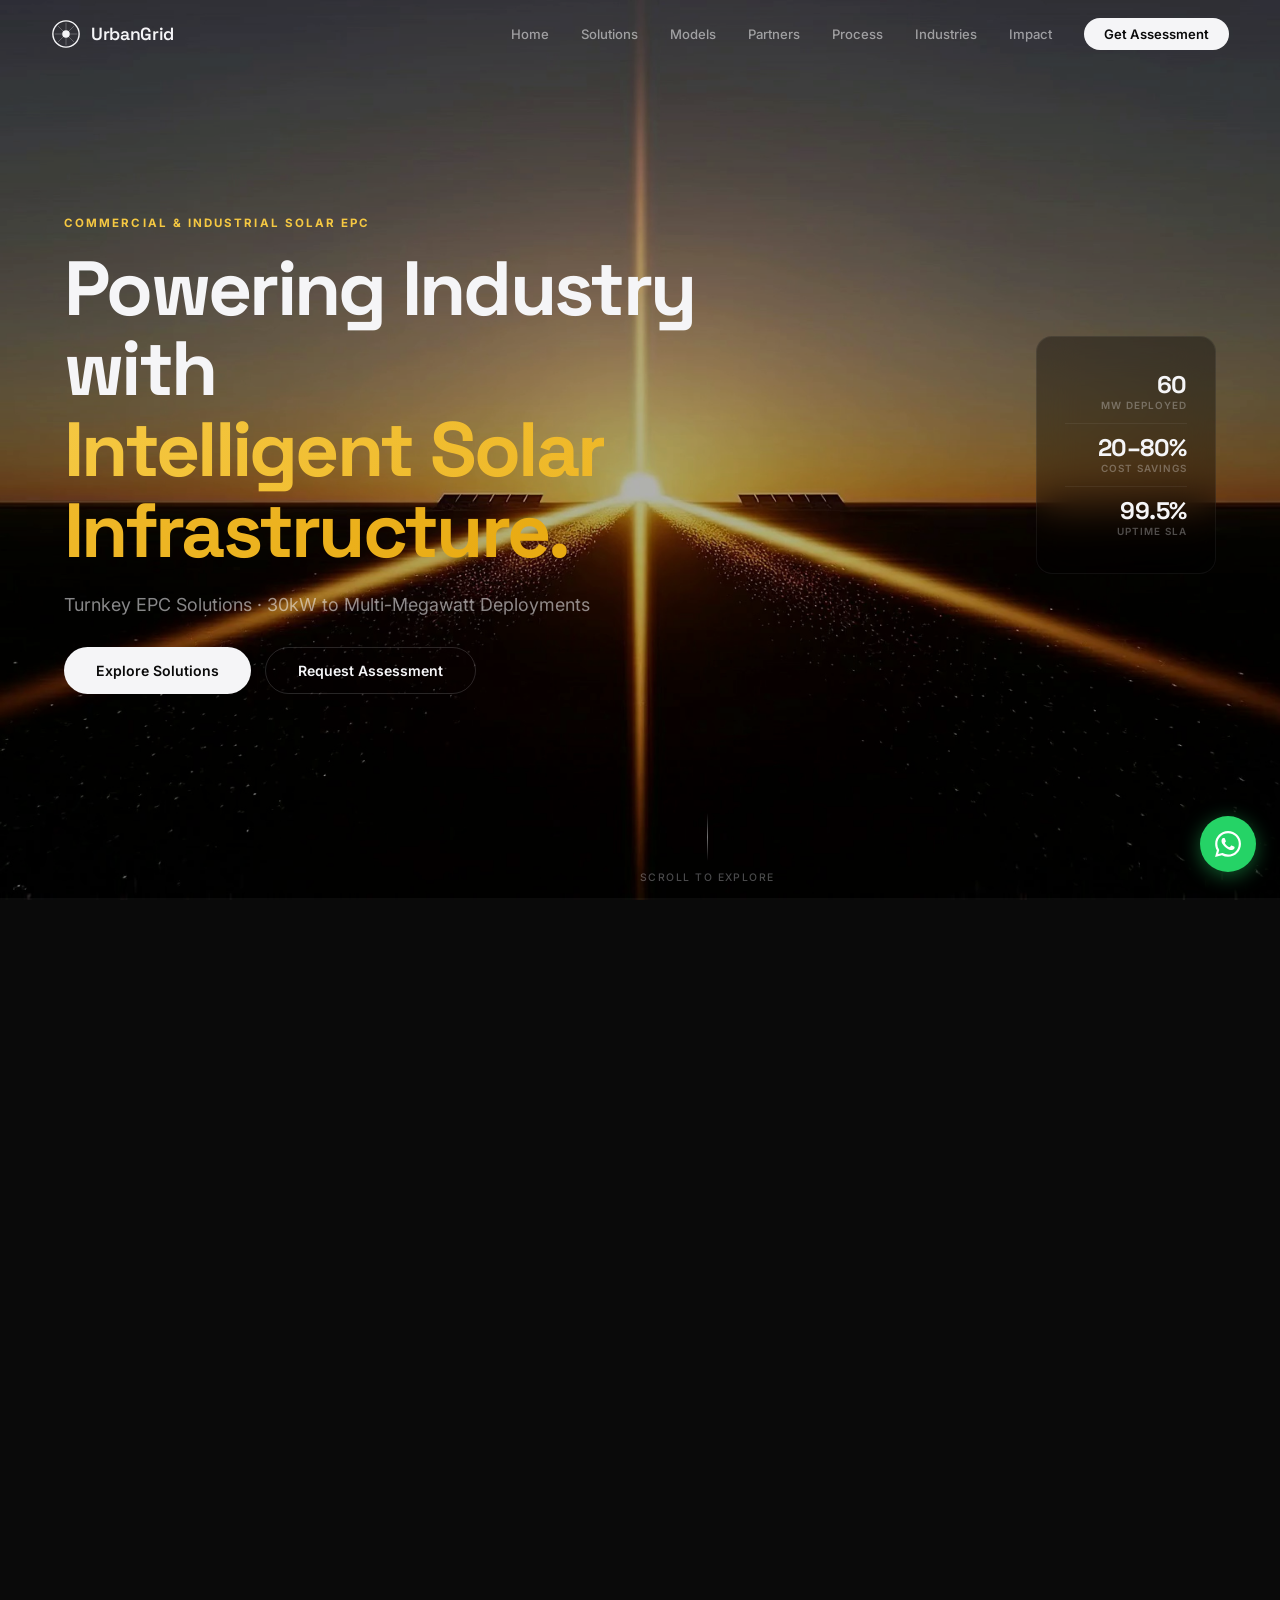
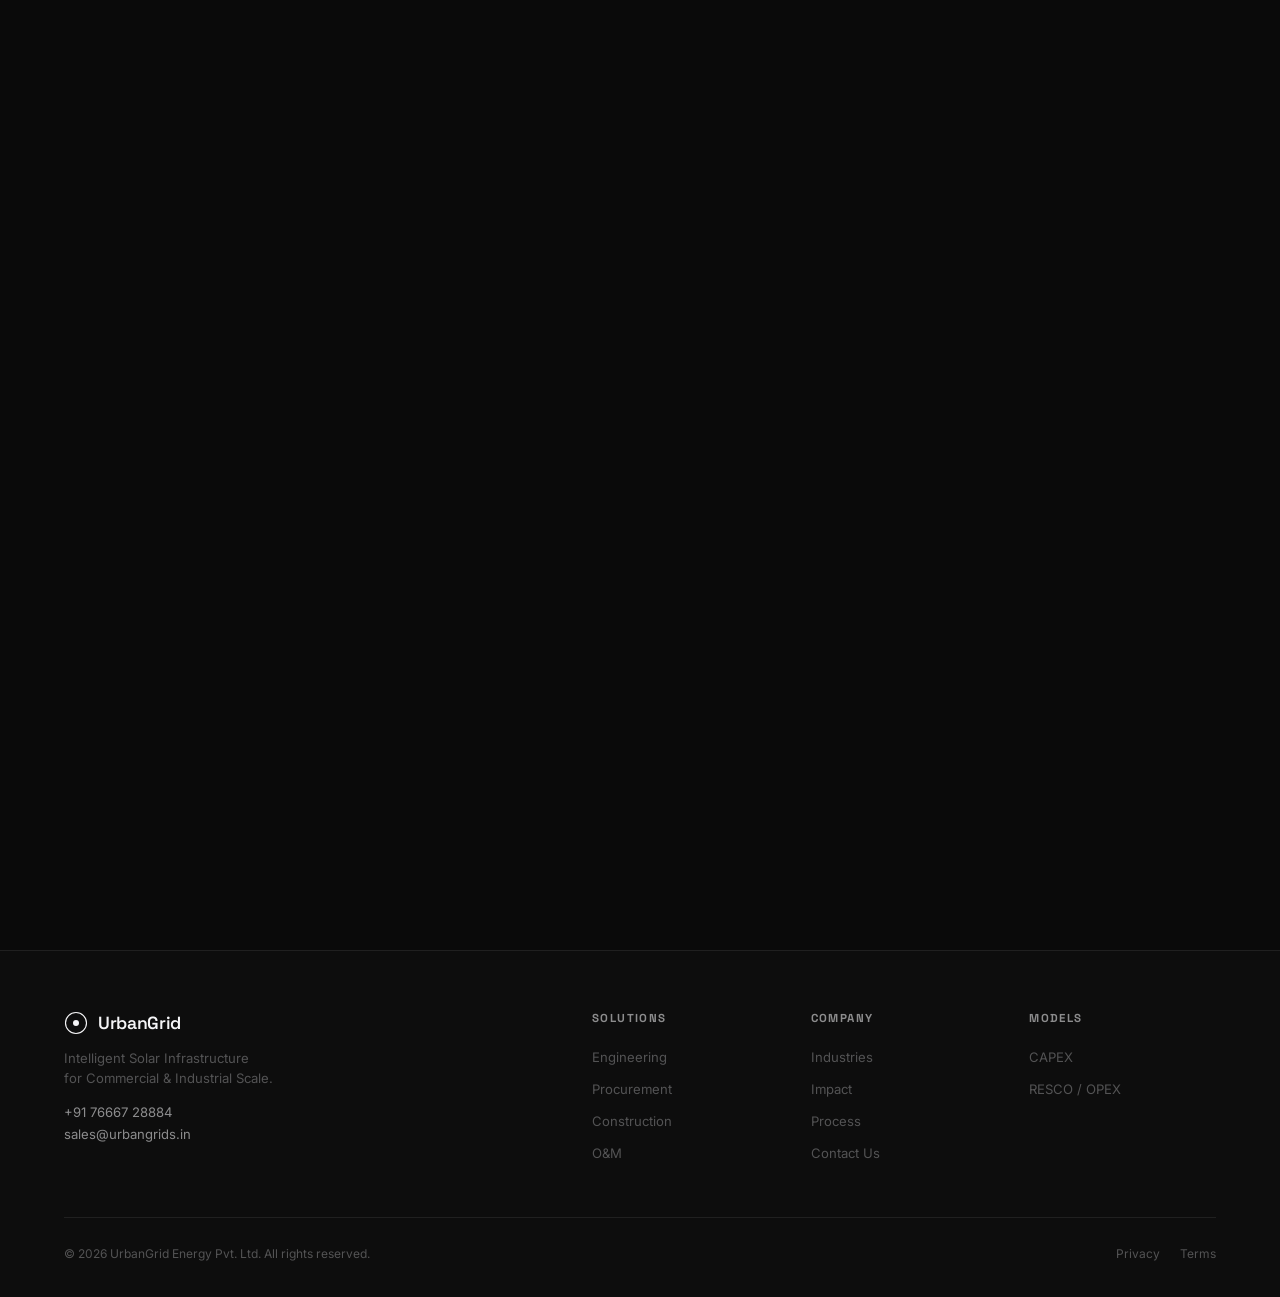
==== commit 05a06936: "content: update cost reduction from 40% to 20-80% range Co-Authored-By: Claude Sonnet 4.6 <noreply@a" ====
--- a/index.html
+++ b/index.html
@@ -78,8 +78,8 @@
                         </div>
                         <div class="stat-v-divider"></div>
                         <div class="stat-v">
-                            <span class="stat-v-num">40%</span>
-                            <span class="stat-v-label">Avg Cost Savings</span>
+                            <span class="stat-v-num">20–80%</span>
+                            <span class="stat-v-label">Cost Savings</span>
                         </div>
                         <div class="stat-v-divider"></div>
                         <div class="stat-v">
@@ -265,7 +265,7 @@
                 <h2 class="slide-title">The economics are undeniable.</h2>
                 <div class="impact-row">
                     <div class="impact-block">
-                        <span class="impact-number" data-target="40">0</span><span class="impact-suffix">%</span>
+                        <span class="impact-number">20–80</span><span class="impact-suffix">%</span>
                         <span class="impact-label">Cost Reduction</span>
                     </div>
                     <div class="impact-block">
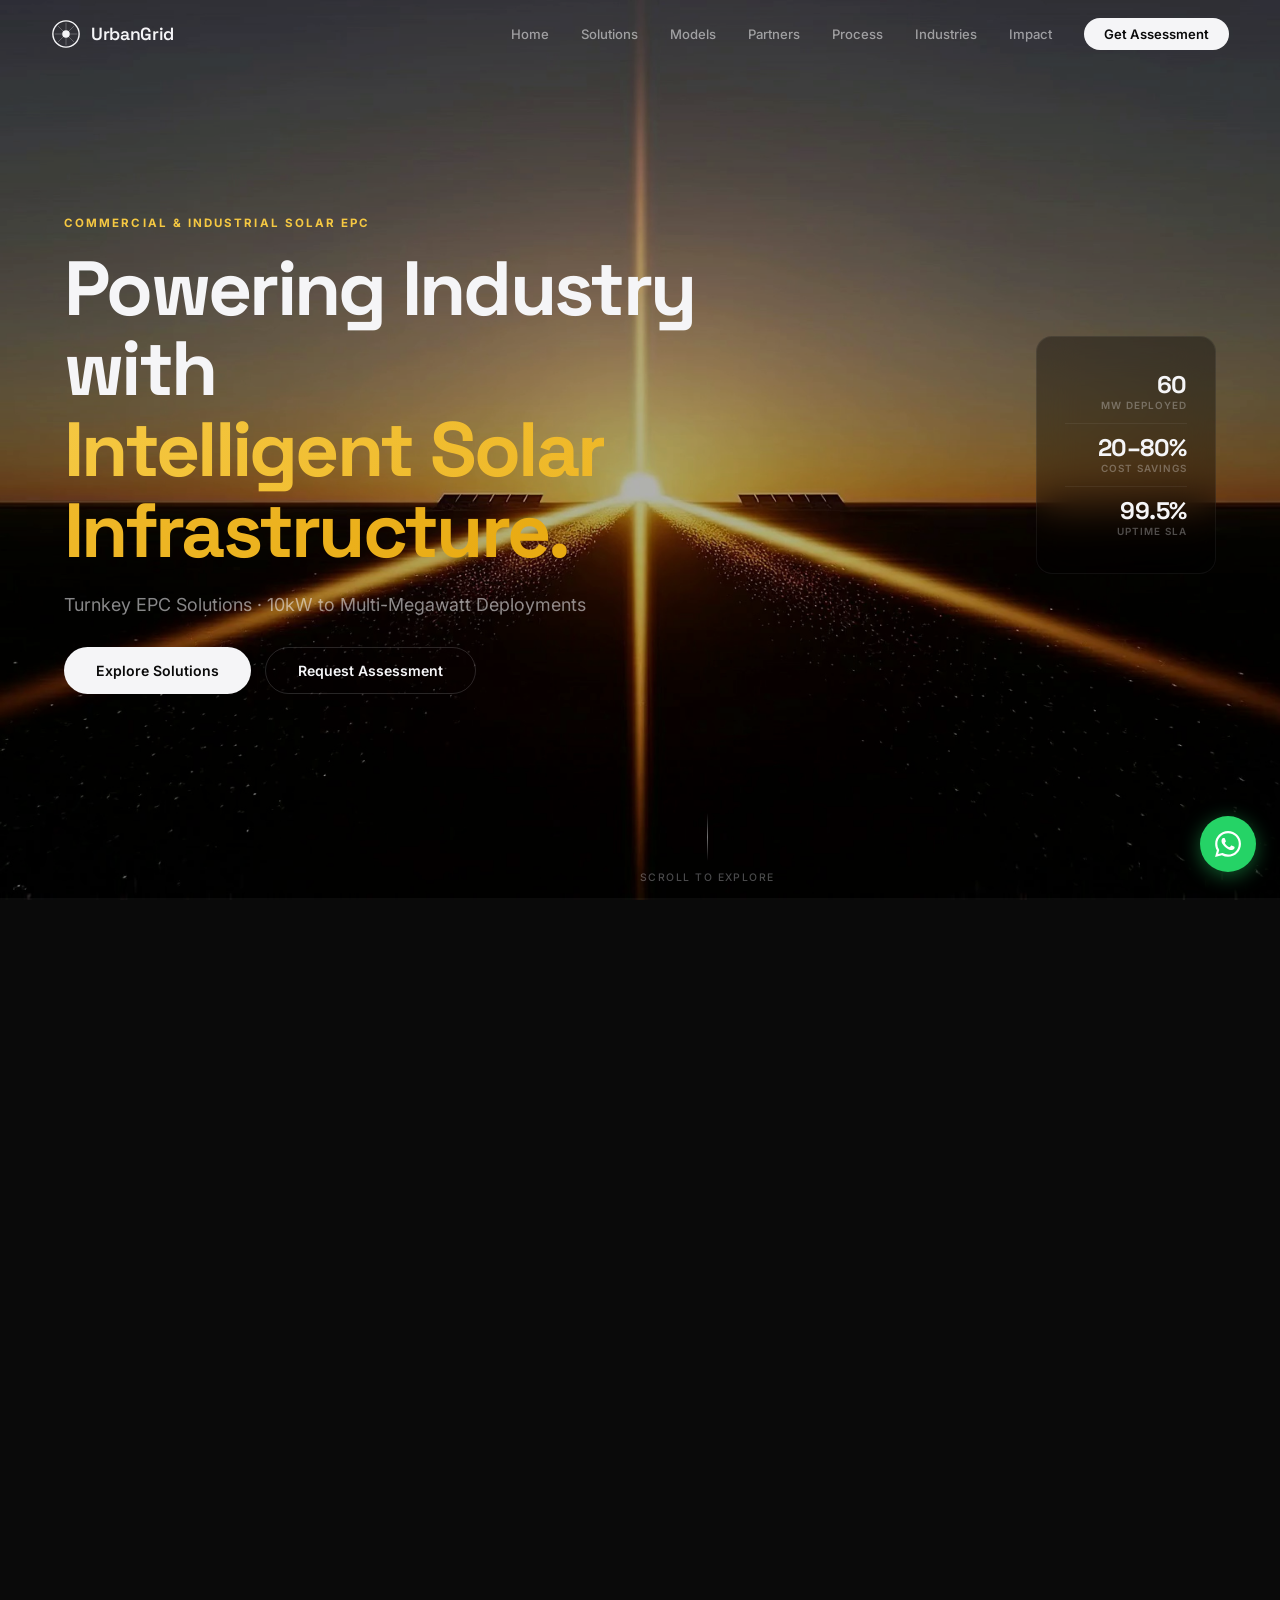
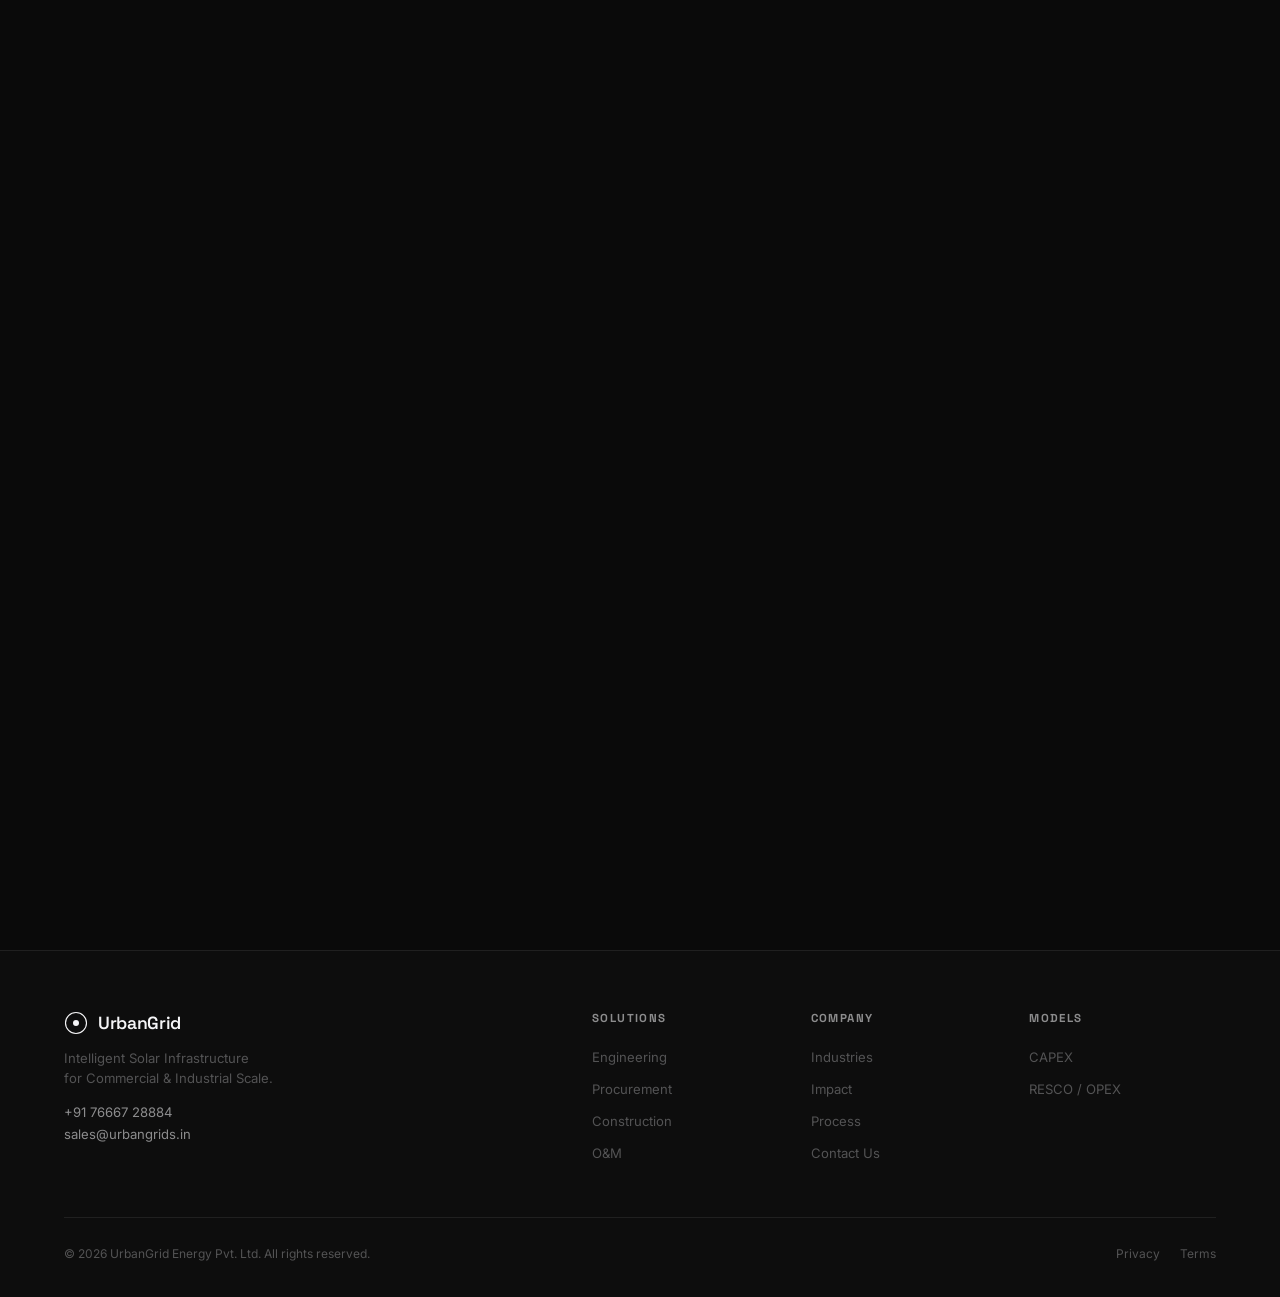
==== commit 5128c815: "content: change minimum deployment from 30kW to 10kW Co-Authored-By: Claude Sonnet 4.6 <noreply@anth" ====
--- a/index.html
+++ b/index.html
@@ -4,7 +4,7 @@
     <meta charset="UTF-8">
     <meta name="viewport" content="width=device-width, initial-scale=1.0, viewport-fit=cover">
     <title>UrbanGrid — Commercial & Industrial Solar EPC</title>
-    <meta name="description" content="Turnkey Commercial & Industrial Solar EPC Solutions. Engineering, Procurement, Construction — from 30kW to Multi-Megawatt deployments.">
+    <meta name="description" content="Turnkey Commercial & Industrial Solar EPC Solutions. Engineering, Procurement, Construction — from 10kW to Multi-Megawatt deployments.">
     <meta name="theme-color" content="#0a0a0a">
     <link rel="preconnect" href="https://fonts.googleapis.com">
     <link rel="preconnect" href="https://fonts.gstatic.com" crossorigin>
@@ -62,7 +62,7 @@
                         Powering Industry with<br>
                         <span class="text-accent">Intelligent Solar<br>Infrastructure.</span>
                     </h1>
-                    <p class="slide-sub landing-sub">Turnkey EPC Solutions · 30kW to Multi-Megawatt Deployments</p>
+                    <p class="slide-sub landing-sub">Turnkey EPC Solutions · 10kW to Multi-Megawatt Deployments</p>
                     <div class="landing-cta-row">
                         <a href="#" class="btn btn-primary" data-scroll-to="0.13">Explore Solutions</a>
                         <a href="#" class="btn btn-ghost" data-open-modal="assessment">Request Assessment</a>
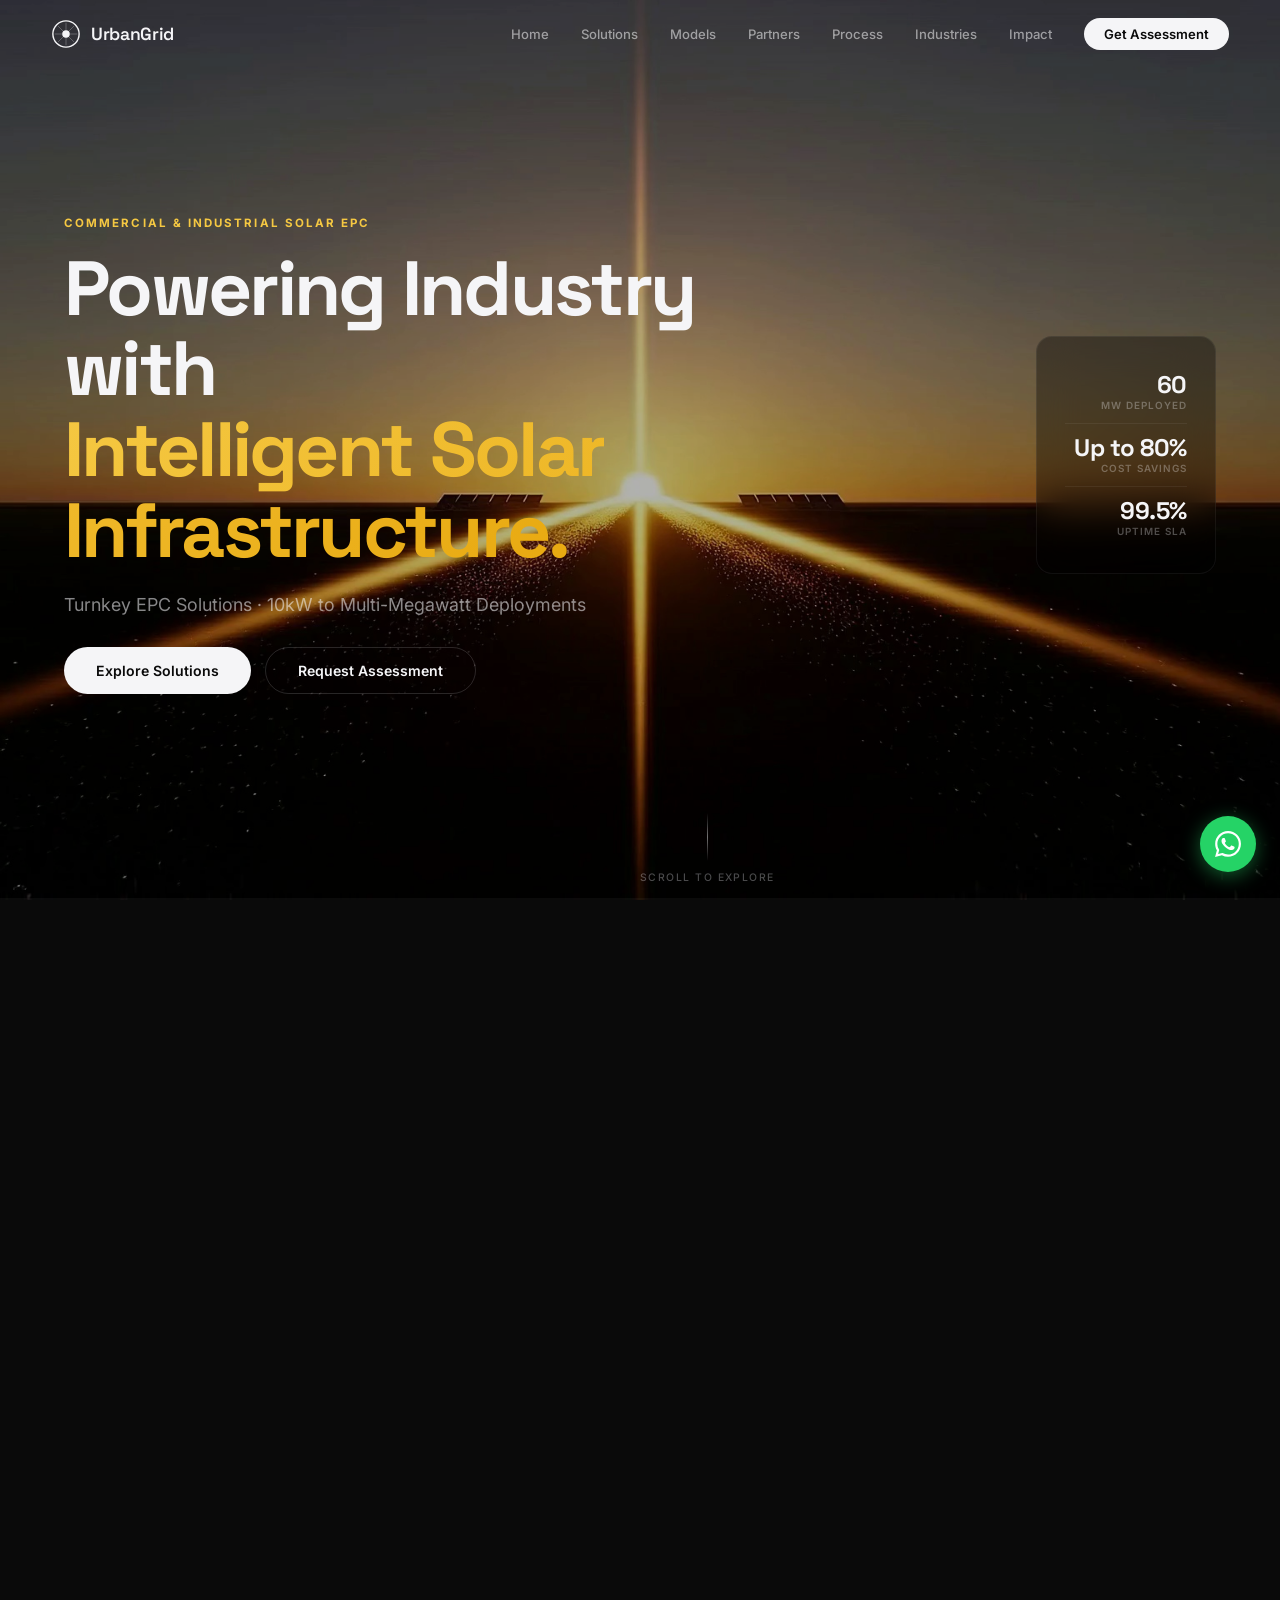
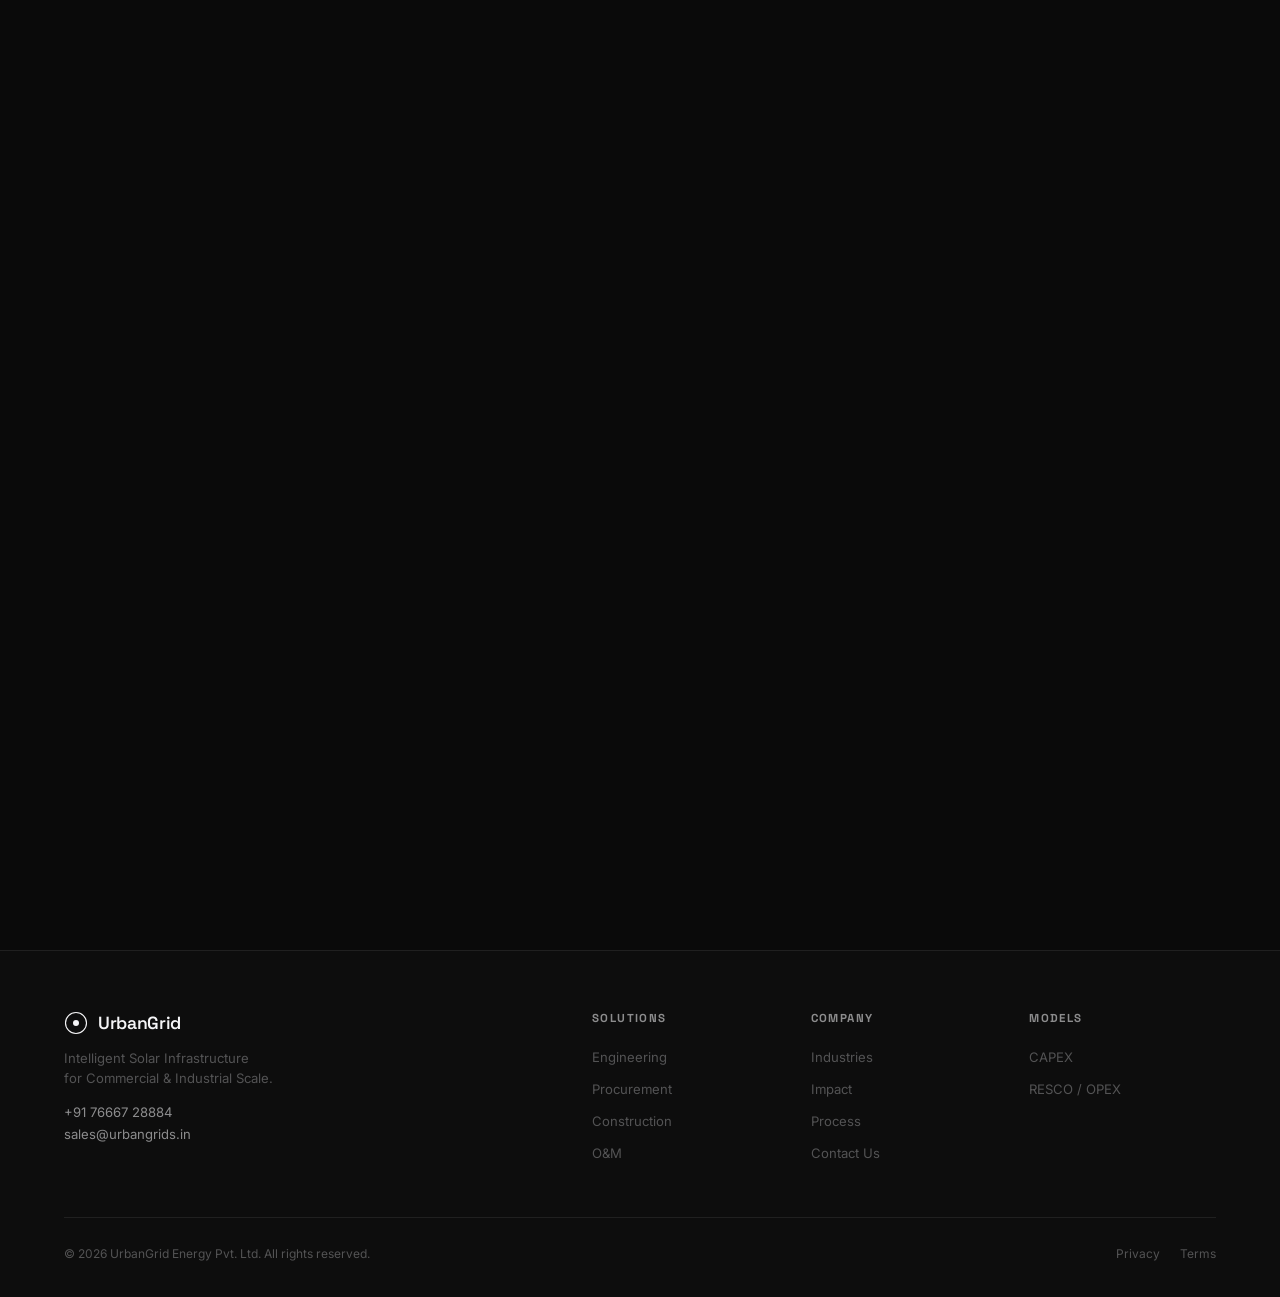
==== commit 61ea1cd6: "fix: apply mobile Partners redesign + copy update to live site files Port all changes from SolarArc." ====
--- a/index.html
+++ b/index.html
@@ -78,7 +78,7 @@
                         </div>
                         <div class="stat-v-divider"></div>
                         <div class="stat-v">
-                            <span class="stat-v-num">20–80%</span>
+                            <span class="stat-v-num">Up to 80%</span>
                             <span class="stat-v-label">Cost Savings</span>
                         </div>
                         <div class="stat-v-divider"></div>
@@ -152,15 +152,37 @@
                     <div class="partner-col-header">Solar Modules</div>
                     <div class="partner-col-header">Power Electronics</div>
                     <div class="partner-col-header">Systems &amp; Components</div>
-                    <div class="partner-chip">Waaree</div>
-                    <div class="partner-chip">ABB</div>
-                    <div class="partner-chip">Luminous</div>
-                    <div class="partner-chip">Adani Solar</div>
-                    <div class="partner-chip">Schneider Electric</div>
-                    <div class="partner-chip">Hitachi</div>
-                    <div class="partner-chip">Trina Solar</div>
-                    <div class="partner-chip">Toshiba</div>
-                    <div class="partner-chip">APN Solar</div>
+                    <div class="partner-logo-cell">
+                        <span class="partner-wordmark" style="--brand-color: #0DB02B">Waaree</span>
+                    </div>
+                    <div class="partner-logo-cell">
+                        <img class="partner-logo-img" src="https://cdn.simpleicons.org/abb" alt="ABB" loading="lazy" decoding="async" onerror="this.style.display='none';this.nextElementSibling.style.display='block'">
+                        <span class="partner-logo-fallback" style="color: #FF0000">ABB</span>
+                    </div>
+                    <div class="partner-logo-cell">
+                        <span class="partner-wordmark" style="--brand-color: #2B6FBF">Luminous</span>
+                    </div>
+                    <div class="partner-logo-cell">
+                        <span class="partner-wordmark" style="--brand-color: #0B74B0">Adani Solar</span>
+                    </div>
+                    <div class="partner-logo-cell">
+                        <img class="partner-logo-img" src="https://cdn.simpleicons.org/schneiderelectric" alt="Schneider Electric" loading="lazy" decoding="async" onerror="this.style.display='none';this.nextElementSibling.style.display='block'">
+                        <span class="partner-logo-fallback" style="color: #3DCD58">Schneider Electric</span>
+                    </div>
+                    <div class="partner-logo-cell">
+                        <img class="partner-logo-img" src="https://cdn.simpleicons.org/hitachi" alt="Hitachi" loading="lazy" decoding="async" onerror="this.style.display='none';this.nextElementSibling.style.display='block'">
+                        <span class="partner-logo-fallback">Hitachi</span>
+                    </div>
+                    <div class="partner-logo-cell">
+                        <span class="partner-wordmark" style="--brand-color: #0086D6">Trina Solar</span>
+                    </div>
+                    <div class="partner-logo-cell">
+                        <img class="partner-logo-img" src="https://cdn.simpleicons.org/toshiba" alt="Toshiba" loading="lazy" decoding="async" onerror="this.style.display='none';this.nextElementSibling.style.display='block'">
+                        <span class="partner-logo-fallback">Toshiba</span>
+                    </div>
+                    <div class="partner-logo-cell">
+                        <span class="partner-wordmark" style="--brand-color: #F5A623">APN Solar</span>
+                    </div>
                 </div>
             </div>
         </div>
@@ -363,27 +385,61 @@
             <h2 class="modal-title" id="modal-heading">Request Site Assessment</h2>
             <p class="modal-sub">Our engineering team will evaluate your facility and deliver a custom solar proposal within 7 business days.</p>
             <form id="assessment-form" novalidate>
-                <div class="form-group">
-                    <label class="form-label" for="f-name">Full Name</label>
-                    <input class="form-input" id="f-name" name="name" type="text" placeholder="Rajesh Kumar" required autocomplete="name">
-                </div>
-                <div class="form-group">
-                    <label class="form-label" for="f-phone">Phone Number</label>
-                    <input class="form-input" id="f-phone" name="phone" type="tel" placeholder="+91 98765 43210" required autocomplete="tel">
+                <div class="form-row">
+                    <div class="form-group">
+                        <label class="form-label" for="f-name">Full Name</label>
+                        <input class="form-input" id="f-name" name="name" type="text" placeholder="Rajesh Kumar" required autocomplete="name">
+                    </div>
+                    <div class="form-group">
+                        <label class="form-label" for="f-designation">Designation</label>
+                        <input class="form-input" id="f-designation" name="designation" type="text" placeholder="Plant Manager" required>
+                    </div>
+                </div>
+                <div class="form-row">
+                    <div class="form-group">
+                        <label class="form-label" for="f-phone">Phone Number</label>
+                        <input class="form-input" id="f-phone" name="phone" type="tel" placeholder="+91 98765 43210" required autocomplete="tel">
+                    </div>
+                    <div class="form-group">
+                        <label class="form-label" for="f-email">Email ID</label>
+                        <input class="form-input" id="f-email" name="email" type="email" placeholder="rajesh@company.com" required autocomplete="email">
+                    </div>
                 </div>
                 <div class="form-group">
                     <label class="form-label" for="f-company">Company Name</label>
                     <input class="form-input" id="f-company" name="company" type="text" placeholder="Acme Industries Pvt. Ltd." required autocomplete="organization">
                 </div>
+                <div class="form-row">
+                    <div class="form-group">
+                        <label class="form-label" for="f-site">Facility / Site</label>
+                        <input class="form-input" id="f-site" name="site" type="text" placeholder="Pune, Maharashtra" required>
+                    </div>
+                    <div class="form-group">
+                        <label class="form-label" for="f-industry">Industry</label>
+                        <select class="form-input form-select" id="f-industry" name="industry" required>
+                            <option value="" disabled selected>Select industry</option>
+                            <option value="Manufacturing">Manufacturing</option>
+                            <option value="Warehouses">Warehouses</option>
+                            <option value="Industrial Parks">Industrial Parks</option>
+                            <option value="Commercial">Commercial</option>
+                            <option value="Other">Other</option>
+                        </select>
+                    </div>
+                </div>
                 <div class="form-group">
-                    <label class="form-label" for="f-location">Facility Location</label>
-                    <input class="form-input" id="f-location" name="location" type="text" placeholder="Pune, Maharashtra" required autocomplete="address-level2">
+                    <label class="form-label" for="f-interest">Interest / Requirements <span class="optional">(optional)</span></label>
+                    <textarea class="form-textarea" id="f-interest" name="interest" placeholder="Rooftop capacity, sanctioned load, preferred model (CAPEX / RESCO), or any specific requirements…"></textarea>
                 </div>
                 <div class="form-group">
-                    <label class="form-label" for="f-query">Query Details <span class="optional">(optional)</span></label>
-                    <textarea class="form-textarea" id="f-query" name="query" placeholder="Rooftop capacity, sanctioned load, current electricity bill, or any specific requirements…"></textarea>
-                </div>
-                <button class="form-submit" type="submit">Send Assessment Request</button>
+                    <label class="form-label" for="f-bill">Electricity Bill <span class="optional">(optional — helps us size the system)</span></label>
+                    <label class="file-upload-label" id="f-bill-label" for="f-bill">
+                        <svg width="18" height="18" viewBox="0 0 24 24" fill="none" stroke="currentColor" stroke-width="1.5"><path d="M21 15v4a2 2 0 01-2 2H5a2 2 0 01-2-2v-4M17 8l-5-5-5 5M12 3v12"/></svg>
+                        <span id="f-bill-text">Upload bill image or PDF</span>
+                    </label>
+                    <input class="file-upload-input" id="f-bill" name="bill" type="file" accept="image/*,.pdf" aria-label="Upload electricity bill">
+                </div>
+                <button class="form-submit" type="submit" id="form-submit-btn">Send Assessment Request</button>
+                <p class="form-status" id="form-status"></p>
             </form>
         </div>
     </div>
--- a/styles.css
+++ b/styles.css
@@ -796,41 +796,82 @@
 .partner-grid {
     display: grid;
     grid-template-columns: repeat(3, 1fr);
-    gap: 10px 16px;
-    margin-top: 28px;
+    /* 1px gap + container background = hairline dividers between cells */
+    gap: 1px;
+    margin-top: 32px;
     max-width: 720px;
     width: 100%;
+    background: rgba(255, 255, 255, 0.08);
+    border: 1px solid rgba(255, 255, 255, 0.08);
+    border-radius: 16px;
+    overflow: hidden;
 }
 
 .partner-col-header {
-    font-size: 0.65rem;
+    font-size: 0.6rem;
     font-weight: 700;
     text-transform: uppercase;
     letter-spacing: 0.14em;
     color: var(--accent-warm);
     text-align: center;
-    padding-bottom: 8px;
-    border-bottom: 1px solid rgba(232, 169, 16, 0.22);
-}
-
-.partner-chip {
-    background: rgba(255, 255, 255, 0.06);
-    border: 1px solid rgba(255, 255, 255, 0.13);
-    border-radius: 12px;
-    padding: 18px 14px;
+    padding: 12px 8px 10px;
+    background: rgba(0, 0, 0, 0.35);
+}
+
+.partner-logo-cell {
+    display: flex;
+    align-items: center;
+    justify-content: center;
+    padding: 22px 16px;
+    background: rgba(0, 0, 0, 0.18);
+    min-height: 80px;
+    transition: background 0.3s ease;
+}
+
+.partner-logo-cell:hover {
+    background: rgba(232, 169, 16, 0.04);
+}
+
+.partner-logo-img {
+    display: block;
+    width: auto;
+    height: 52px;
+    max-width: 140px;
+    object-fit: contain;
+    opacity: 0.8;
+    transition: opacity 0.3s ease;
+}
+
+.partner-logo-cell:hover .partner-logo-img {
+    opacity: 1;
+}
+
+/* Shown via onerror when a logo CDN can't serve the image */
+.partner-logo-fallback {
+    display: none;
+    font-family: var(--font-display);
+    font-size: 0.85rem;
+    font-weight: 700;
+    color: rgba(255, 255, 255, 0.8);
+    letter-spacing: 0.02em;
     text-align: center;
+}
+
+/* Always-visible wordmark — brand color via CSS custom property set inline */
+.partner-wordmark {
     font-family: var(--font-display);
-    font-size: 1rem;
+    font-size: 0.78rem;
     font-weight: 700;
-    color: var(--text);
-    letter-spacing: 0.01em;
-    transition: border-color 0.3s ease, background 0.3s ease, transform 0.2s ease;
-}
-
-.partner-chip:hover {
-    border-color: rgba(232, 169, 16, 0.4);
-    background: rgba(232, 169, 16, 0.06);
-    transform: translateY(-2px);
+    color: var(--brand-color, rgba(255, 255, 255, 0.8));
+    letter-spacing: 0.1em;
+    text-align: center;
+    text-transform: uppercase;
+    opacity: 0.8;
+    transition: opacity 0.3s ease;
+}
+
+.partner-logo-cell:hover .partner-wordmark {
+    opacity: 1;
 }
 
 /* ─── ASSESSMENT MODAL ─── */
@@ -962,6 +1003,61 @@
     line-height: 1.55;
 }
 
+.form-row {
+    display: grid;
+    grid-template-columns: 1fr 1fr;
+    gap: 10px;
+}
+
+.form-select {
+    cursor: pointer;
+    -webkit-appearance: none;
+    appearance: none;
+    background-image: url("data:image/svg+xml,%3Csvg xmlns='http://www.w3.org/2000/svg' width='12' height='8' viewBox='0 0 12 8'%3E%3Cpath d='M1 1l5 5 5-5' stroke='rgba(245,245,247,0.4)' stroke-width='1.5' fill='none' stroke-linecap='round'/%3E%3C/svg%3E");
+    background-repeat: no-repeat;
+    background-position: right 12px center;
+    padding-right: 32px;
+}
+
+.file-upload-label {
+    display: flex;
+    align-items: center;
+    gap: 10px;
+    width: 100%;
+    background: rgba(255, 255, 255, 0.05);
+    border: 1px dashed rgba(255, 255, 255, 0.15);
+    border-radius: 10px;
+    padding: 11px 14px;
+    color: var(--text-muted);
+    font-size: 0.85rem;
+    cursor: pointer;
+    transition: border-color 0.2s ease, color 0.2s ease;
+}
+
+.file-upload-label:hover {
+    border-color: var(--accent);
+    color: var(--text-dim);
+}
+
+.file-upload-input {
+    position: absolute;
+    width: 1px;
+    height: 1px;
+    opacity: 0;
+    pointer-events: none;
+}
+
+.form-status {
+    font-size: 0.78rem;
+    text-align: center;
+    margin-top: 8px;
+    min-height: 1.2em;
+    line-height: 1.4;
+}
+
+.form-status-ok  { color: #4ade80; }
+.form-status-err { color: #f87171; }
+
 .form-submit {
     width: 100%;
     background: var(--text);
@@ -982,6 +1078,12 @@
     transform: translateY(-1px);
 }
 
+.form-submit:disabled {
+    opacity: 0.6;
+    cursor: not-allowed;
+    transform: none;
+}
+
 /* ─── WHATSAPP FLOAT BUTTON ─── */
 .whatsapp-btn {
     position: fixed;
@@ -1030,6 +1132,11 @@
 }
 
 @media (max-width: 768px) {
+    /* ── SCROLL DISTANCE — 1350vh is 13.5 screen heights on desktop.
+       On mobile (667px screen) that's ~9000px of scrolling. Halving it
+       keeps the slide timing fractions identical but cuts scroll effort. ── */
+    .scroll-container { height: 1115vh; }
+
     /* ── NAV ── */
     .nav-links {
         display: none;
@@ -1103,10 +1210,12 @@
         grid-template-columns: repeat(3, 1fr);
         gap: 12px;
         margin-top: 20px;
+        width: 100%;       /* must fill flex parent so 1fr distributes real space */
         flex-wrap: unset;
         justify-content: unset;
     }
     .lc-step { padding: 8px 0; }
+    .lc-name { max-width: 100%; }   /* unlock from 64px — column width now controls sizing */
     .lc-divider { display: none; }
 
     /* ── INDUSTRIES ── */
@@ -1164,25 +1273,117 @@
         grid-template-columns: repeat(3, 1fr);
     }
 
+    /* Partners: reflow to category sections on mobile */
     .partner-grid {
         grid-template-columns: repeat(3, 1fr);
-        gap: 6px 8px;
-    }
-
-    .partner-chip {
-        padding: 12px 8px;
-        font-size: 0.8rem;
-    }
+        gap: 1px;
+        max-width: 100%;
+        margin-top: 24px;
+    }
+
+    /* Category headers span full width, stacked above their logos */
+    .partner-grid > .partner-col-header:nth-child(1) { grid-column: 1 / -1; grid-row: 1; }
+    .partner-grid > .partner-col-header:nth-child(2) { grid-column: 1 / -1; grid-row: 3; }
+    .partner-grid > .partner-col-header:nth-child(3) { grid-column: 1 / -1; grid-row: 5; }
+
+    /* Solar Modules logos → row 2 */
+    .partner-grid > *:nth-child(4)  { grid-column: 1; grid-row: 2; }
+    .partner-grid > *:nth-child(7)  { grid-column: 2; grid-row: 2; }
+    .partner-grid > *:nth-child(10) { grid-column: 3; grid-row: 2; }
+
+    /* Power Electronics logos → row 4 */
+    .partner-grid > *:nth-child(5)  { grid-column: 1; grid-row: 4; }
+    .partner-grid > *:nth-child(8)  { grid-column: 2; grid-row: 4; }
+    .partner-grid > *:nth-child(11) { grid-column: 3; grid-row: 4; }
+
+    /* Systems & Components logos → row 6 */
+    .partner-grid > *:nth-child(6)  { grid-column: 1; grid-row: 6; }
+    .partner-grid > *:nth-child(9)  { grid-column: 2; grid-row: 6; }
+    .partner-grid > *:nth-child(12) { grid-column: 3; grid-row: 6; }
 
     .partner-col-header {
-        font-size: 0.55rem;
+        font-size: 0.65rem;
+        padding: 11px 14px 9px;
+        text-align: left;
+        letter-spacing: 0.12em;
+    }
+
+    .partner-logo-cell {
+        padding: 16px 8px;
+        min-height: 68px;
+    }
+
+    /* On mobile, hide SVG images — use text wordmarks for all logos */
+    .partner-logo-img {
+        display: none;
+    }
+
+    .partner-logo-fallback {
+        display: block;
+        font-size: 0.88rem;
+        font-weight: 700;
+        letter-spacing: 0.08em;
+        text-transform: uppercase;
+        opacity: 0.88;
+    }
+
+    .partner-wordmark {
+        font-size: 0.88rem;
+        letter-spacing: 0.08em;
     }
 
     .footer-links {
         grid-template-columns: 1fr;
     }
 
+    .form-row {
+        grid-template-columns: 1fr;
+    }
+
     .modal-box {
-        padding: 28px 20px 24px;
-    }
-}
+        padding: 20px 16px 16px;
+    }
+
+    .modal-title {
+        font-size: 1.15rem;
+        margin-bottom: 4px;
+    }
+
+    .modal-sub {
+        font-size: 0.76rem;
+        margin-bottom: 14px;
+    }
+
+    .form-group {
+        margin-bottom: 9px;
+    }
+
+    .form-label {
+        margin-bottom: 5px;
+    }
+
+    .form-input,
+    .form-textarea {
+        padding: 9px 12px;
+    }
+
+    .form-textarea {
+        min-height: 68px;
+    }
+}
+
+@media (max-width: 360px) {
+    .partner-wordmark,
+    .partner-logo-fallback {
+        font-size: 0.74rem;
+        letter-spacing: 0.06em;
+    }
+    .partner-col-header {
+        font-size: 0.6rem;
+        padding: 9px 12px 7px;
+    }
+    .partner-logo-cell {
+        min-height: 60px;
+        padding: 14px 6px;
+    }
+}
